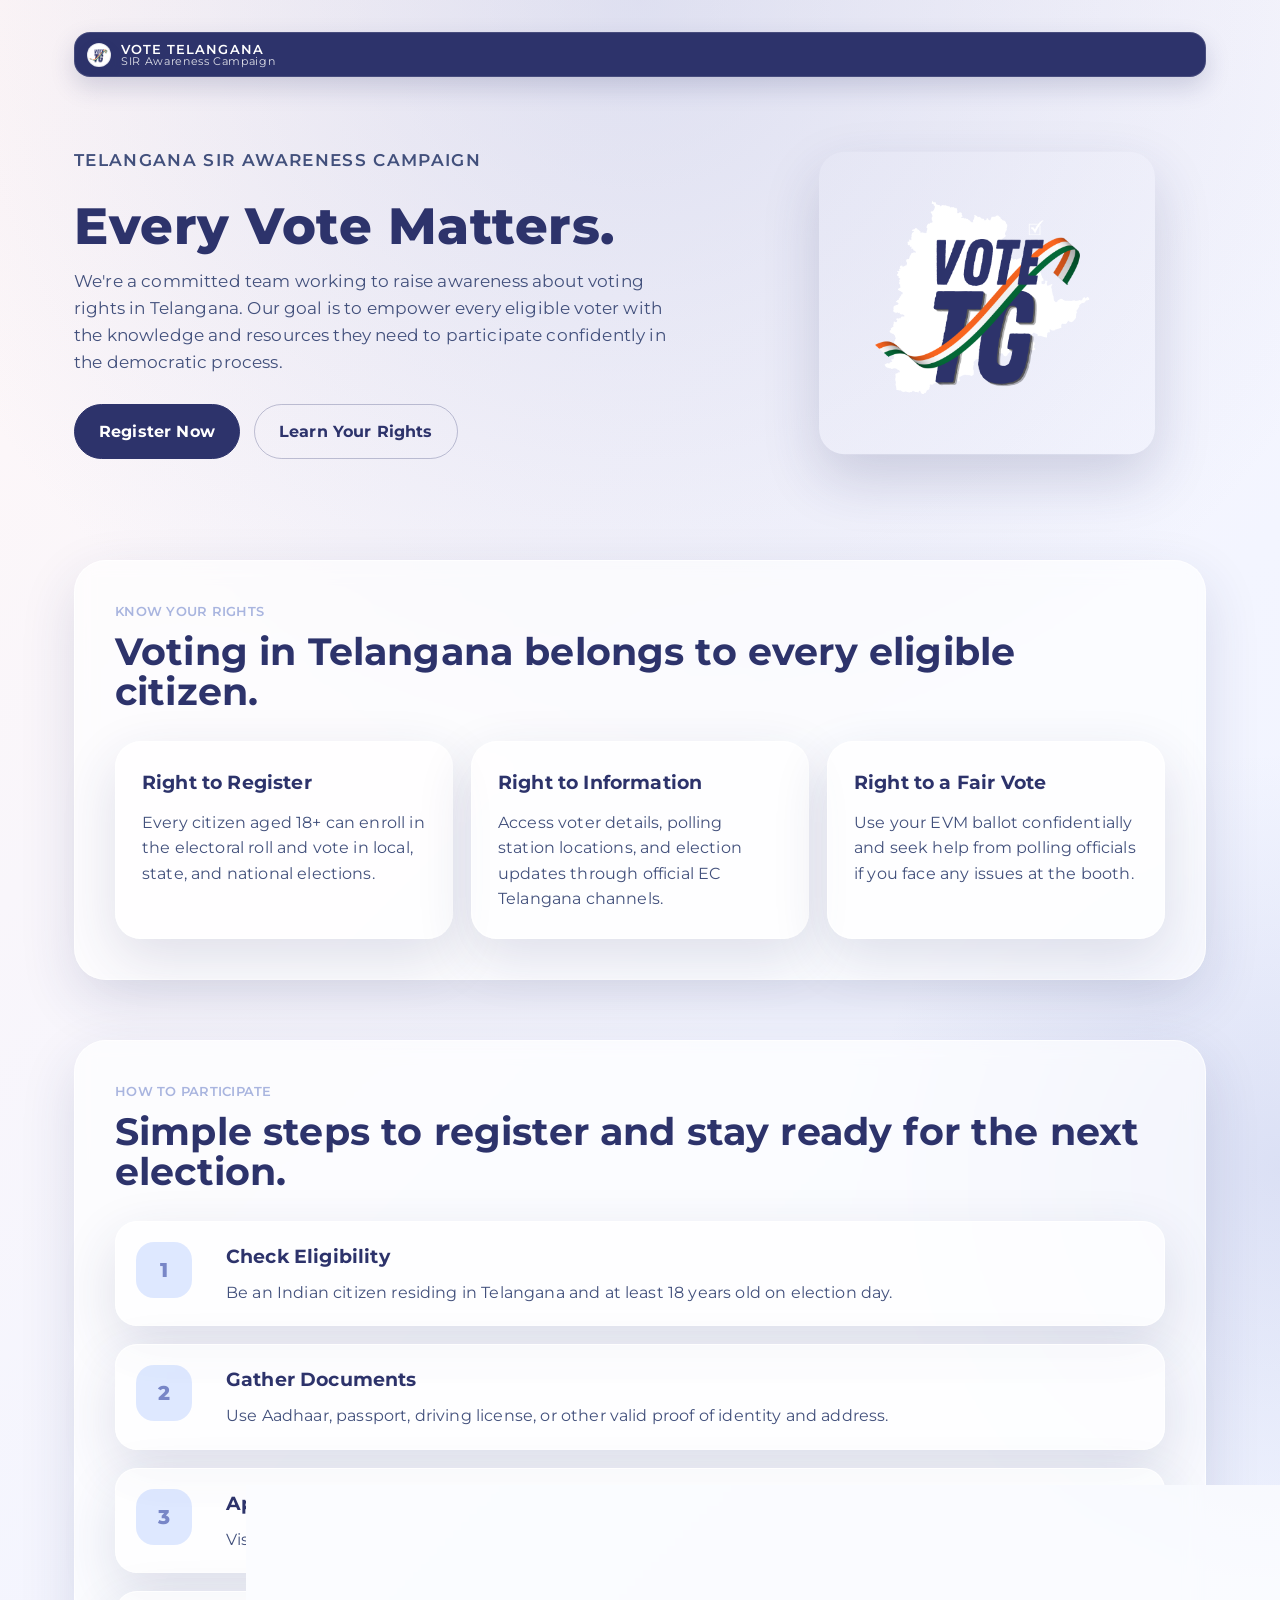
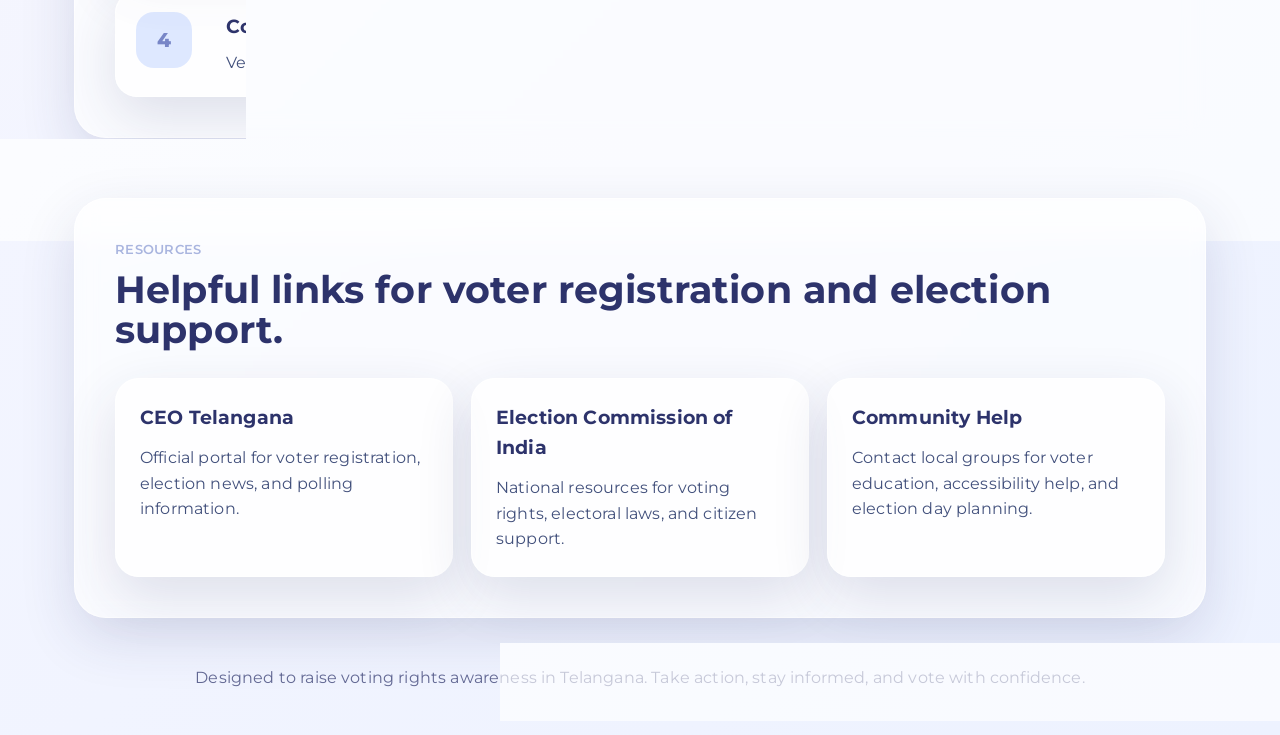
==== index.html @ 23a0dbd1 "2026" ====
<!DOCTYPE html>
<html lang="en">
  <head>
    <meta charset="UTF-8" />
    <meta name="viewport" content="width=device-width, initial-scale=1.0" />
    <title>Vote TG | Voting Rights Awareness</title>
    <link rel="stylesheet" href="styles.css" />
    <script src="script.js" defer></script>
  </head>
  <body>
    <div class="page-shell">
      <header class="topbar">
        <a class="brand" href="#home" aria-label="Vote TG home">
          <span class="brand-logo-circle" aria-hidden="true">
            <img src="VOTE-TG-Logo-10.png" alt="Vote TG logo" />
          </span>
          <span class="brand-copy">
            <strong>VOTE TELANGANA</strong>
            <span>SIR Awareness Campaign</span>
          </span>
        </a>
      </header>

      <main>
        <section class="hero" id="home">
          <div class="hero-copy">
            <p class="eyebrow" data-i18n="hero.eyebrow">Telangana CEC SIR Exercise | Starts June 25, 2026</p>
            <h1 data-i18n="hero.title">Every Vote Matters.</h1>
            <p data-i18n="hero.description">
              We're a committed team working to raise awareness about voting rights in Telangana. Our goal is to empower every eligible voter with the knowledge and resources they need to participate confidently in the democratic process. 
            </p>
            <div class="hero-actions">
              <a class="btn btn-primary" href="https://m.me/61590431677768" target="_blank" rel="noreferrer" data-i18n="hero.primary">
                <span class="btn-icon" aria-hidden="true">
                  <svg viewBox="0 0 24 24" fill="currentColor" xmlns="http://www.w3.org/2000/svg">
                    <path d="M12 2C6.48 2 2 6.02 2 11.2c0 3.15 1.63 5.97 4.18 7.78V22l3.83-2.11c1.02.28 2.1.43 3.19.43 5.52 0 10-4.02 10-9.2C22 6.02 17.52 2 12 2zm1.13 12.04-2.64-2.82-5.15 2.82 5.67-6.03 2.7 2.82 5.08-2.82-5.66 6.03z"/>
                  </svg>
                </span>
                <span>Talk To Us</span>
              </a>
              <a class="btn btn-secondary" href="#rights" data-i18n="hero.secondary">Volunteer With Us</a>
            </div>
          </div>
          <div class="hero-visual">
            <div class="visual-card">
              <img src="VOTE-TG-Logo-10.png" alt="VOTE-TG logo" class="logo-image" />
            </div>
          </div>
        </section>

        <section class="info-panel" id="rights">
          <div class="section-heading">
            <span data-i18n="sections.rights.label">Know Your Rights</span>
            <h2 data-i18n="sections.rights.title">Voting in Telangana belongs to every eligible citizen.</h2>
          </div>
          <div class="cards-grid">
            <article class="info-card">
              <h3 data-i18n="sections.rights.cards.0.title">Right to Register</h3>
              <p data-i18n="sections.rights.cards.0.text">Every citizen aged 18+ can enroll in the electoral roll and vote in local, state, and national elections.</p>
            </article>
            <article class="info-card">
              <h3 data-i18n="sections.rights.cards.1.title">Right to Information</h3>
              <p data-i18n="sections.rights.cards.1.text">Access voter details, polling station locations, and election updates through official EC Telangana channels.</p>
            </article>
            <article class="info-card">
              <h3 data-i18n="sections.rights.cards.2.title">Right to a Fair Vote</h3>
              <p data-i18n="sections.rights.cards.2.text">Use your EVM ballot confidentially and seek help from polling officials if you face any issues at the booth.</p>
            </article>
          </div>
        </section>

        <section class="steps" id="register">
          <div class="section-heading">
            <span data-i18n="sections.register.label">How to Participate</span>
            <h2 data-i18n="sections.register.title">Simple steps to register and stay ready for the next election.</h2>
          </div>
          <div class="steps-list">
            <div class="step-item">
              <div class="step-number">1</div>
              <div>
                <h3 data-i18n="sections.register.steps.0.title">Check Eligibility</h3>
                <p data-i18n="sections.register.steps.0.text">Be an Indian citizen residing in Telangana and at least 18 years old on election day.</p>
              </div>
            </div>
            <div class="step-item">
              <div class="step-number">2</div>
              <div>
                <h3 data-i18n="sections.register.steps.1.title">Gather Documents</h3>
                <p data-i18n="sections.register.steps.1.text">Use Aadhaar, passport, driving license, or other valid proof of identity and address.</p>
              </div>
            </div>
            <div class="step-item">
              <div class="step-number">3</div>
              <div>
                <h3 data-i18n="sections.register.steps.2.title">Apply Online</h3>
                <p data-i18n="sections.register.steps.2.text">Visit the Telangana CEO or ECI portal and complete Form 6 for voter registration.</p>
              </div>
            </div>
            <div class="step-item">
              <div class="step-number">4</div>
              <div>
                <h3 data-i18n="sections.register.steps.3.title">Confirm Your Name</h3>
                <p data-i18n="sections.register.steps.3.text">Verify your entry in the electoral roll and locate your polling station ahead of time.</p>
              </div>
            </div>
          </div>
        </section>

        <section class="resources" id="resources">
          <div class="section-heading">
            <span data-i18n="sections.resources.label">Resources</span>
            <h2 data-i18n="sections.resources.title">Helpful links for voter registration and election support.</h2>
          </div>
          <div class="resource-grid">
            <a class="resource-card" href="https://ceotelangana.nic.in" target="_blank" rel="noreferrer">
              <h3 data-i18n="sections.resources.cards.0.title">CEO Telangana</h3>
              <p data-i18n="sections.resources.cards.0.text">Official portal for voter registration, election news, and polling information.</p>
            </a>
            <a class="resource-card" href="https://eci.gov.in" target="_blank" rel="noreferrer">
              <h3 data-i18n="sections.resources.cards.1.title">Election Commission of India</h3>
              <p data-i18n="sections.resources.cards.1.text">National resources for voting rights, electoral laws, and citizen support.</p>
            </a>
            <a class="resource-card" href="https://m.me/61590431677768" target="_blank" rel="noreferrer">
              <h3 data-i18n="sections.resources.cards.2.title">Community Help</h3>
              <p data-i18n="sections.resources.cards.2.text">Contact local groups for voter education, accessibility help, and election day planning.</p>
            </a>
          </div>
        </section>
      </main>

      <footer>
        <p data-i18n="footer">Designed to raise voting rights awareness in Telangana. Take action, stay informed, and vote with confidence.</p>
      </footer>
    </div>
  </body>
</html>
---- styles.css ----
@import url('https://fonts.googleapis.com/css2?family=Montserrat:wght@400;500;600;700;800&display=swap');

:root {
  color-scheme: light;
  --font-family: "Montserrat", "Segoe UI", Arial, sans-serif;
  --font-main: 800;
  --font-sub: 700;
  --font-label: 600;
  --font-body: 400;
  --bg: #FFF2F2;
  --bg-soft: #edf2ff;
  --surface: #7886C7;
  --surface-muted: #2D336B;
  --text: #2D336B;
  --text-muted: #42507c;
  --accent: #7886C7;
  --accent-soft: #A9B5DF;
  --border: rgba(45, 51, 107, 0.12);
  --shadow: 0 20px 55px rgba(45, 51, 107, 0.14);
  --shadow-strong: 0 30px 70px rgba(45, 51, 107, 0.18);
}

* {
  box-sizing: border-box;
}

html,
body {
  margin: 0;
  min-height: 100%;
  font-family: var(--font-family);
  font-weight: var(--font-body);
  letter-spacing: 0.01em;
  background:
    radial-gradient(circle at top, rgba(169, 181, 223, 0.35), transparent 32%),
    radial-gradient(circle at right, rgba(120, 134, 199, 0.18), transparent 24%),
    linear-gradient(135deg, #fff7f7 0%, #f3f5ff 50%, #edf2ff 100%);
  color: var(--text);
}

body {
  line-height: 1.6;
  -webkit-font-smoothing: antialiased;
  text-rendering: optimizeLegibility;
}

.page-shell {
  max-width: 1180px;
  margin: 0 auto;
  padding: 24px;
}

body {
  padding-top: 8px;
}

main {
  display: grid;
  gap: 18px;
}

.topbar + main {
  margin-top: 32px;
}

.topbar {
  position: sticky;
  top: 8px;
  z-index: 1000;
  display: flex;
  align-items: center;
  justify-content: space-between;
  width: 100%;
  gap: 12px;
  min-height: 45px;
  max-height: 45px;
  padding: 6px 18px 6px 12px;
  border-radius: 16px;
  background: #2D336B;
  color: #ffffff;
  border: 1px solid rgba(255, 255, 255, 0.12);
  box-shadow: 0 10px 24px rgba(45, 51, 107, 0.18);
  overflow: hidden;
}

.brand {
  display: inline-flex;
  align-items: center;
  gap: 10px;
  text-decoration: none;
}

.brand-logo-circle {
  width: 24px;
  height: 24px;
  border-radius: 50%;
  overflow: hidden;
  flex: 0 0 24px;
  display: grid;
  place-items: center;
  background: #fff;
  border: 1px solid rgba(45, 51, 107, 0.12);
  box-shadow: 0 6px 14px rgba(45, 51, 107, 0.12);
}

.brand-logo-circle img {
  display: block;
  width: 100%;
  height: 100%;
  object-fit: cover;
}

.brand-copy {
  display: flex;
  flex-direction: column;
  line-height: 1;
}

.brand-mark {
  width: 42px;
  height: 42px;
  background: rgba(169, 181, 223, 0.45);
  border-radius: 14px;
  display: grid;
  place-items: center;
  color: var(--surface-muted);
  font-weight: 800;
}

.brand strong,
.brand span {
  display: block;
  margin: 0;
}

.brand strong {
  font-size: 0.82rem;
  font-weight: var(--font-label);
  letter-spacing: 0.08em;
  color: #ffffff;
}

.brand span {
  font-size: 0.68rem;
  font-weight: var(--font-body);
  letter-spacing: 0.06em;
  color: rgba(255, 255, 255, 0.85);
}

nav {
  display: flex;
  gap: 10px;
  flex-wrap: wrap;
  align-items: center;
  margin-left: auto;
}

.header-nav {
  gap: 12px;
}

.header-socials {
  display: inline-flex;
  align-items: center;
  gap: 8px;
  margin-left: 6px;
  padding-left: 8px;
  border-left: 1px solid rgba(255, 255, 255, 0.18);
}

.social-icon {
  display: inline-grid;
  place-items: center;
  width: 28px;
  height: 28px;
  border-radius: 999px;
  color: #ffffff;
  border: 1px solid rgba(255, 255, 255, 0.35);
  background: transparent;
  transition: background-color 180ms ease, transform 180ms ease;
}

.social-icon:hover {
  background: rgba(255, 255, 255, 0.12);
  transform: translateY(-1px);
}

.social-icon svg {
  width: 14px;
  height: 14px;
}

.lang-switch {
  display: inline-flex;
  align-items: center;
  gap: 8px;
  color: var(--text-muted);
  font-size: 0.95rem;
  font-weight: var(--font-label);
}

.lang-switch select {
  border: 1px solid var(--border);
  border-radius: 999px;
  background: rgba(255, 255, 255, 0.65);
  color: var(--text);
  padding: 8px 10px;
  font: inherit;
}

nav a {
  color: rgba(255, 255, 255, 0.92);
  text-decoration: none;
  font-size: 0.78rem;
  font-weight: var(--font-label);
  letter-spacing: 0.02em;
  transition: color 180ms ease, transform 180ms ease;
}

nav a:hover {
  color: #ffffff;
  transform: translateY(-1px);
}

.hero {
  display: grid;
  grid-template-columns: 1.2fr 0.8fr;
  gap: 36px;
  align-items: center;
  padding: 5px 0 8px;
}

.hero-copy {
  max-width: 620px;
}

.hero-copy,
.hero-visual,
.info-card,
.step-item,
.resource-card,
.section-heading {
  opacity: 0;
  transform: translateY(18px);
  transition: opacity 700ms ease, transform 700ms ease;
}

.hero-copy.is-visible,
.hero-visual.is-visible,
.info-card.is-visible,
.step-item.is-visible,
.resource-card.is-visible,
.section-heading.is-visible {
  opacity: 1;
  transform: translateY(0);
}

.eyebrow {
  display: inline-block;
  margin: 0 0 18px;
  color: var(--accent-soft);
  font-weight: var(--font-label);
  letter-spacing: 0.08em;
  text-transform: uppercase;
  font-size: 0.85rem;
}

.hero h1 {
  margin: 0 0 18px;
  font-size: clamp(3rem, 4vw, 4.4rem);
  font-weight: var(--font-main);
  letter-spacing: 0.01em;
  line-height: 0.95;
}

.hero-copy p {
  margin: 0 0 28px;
  max-width: 38rem;
  color: var(--text-muted);
  font-size: 1.05rem;
}

.hero-actions {
  display: flex;
  flex-wrap: wrap;
  gap: 14px;
}

.btn {
  display: inline-flex;
  align-items: center;
  justify-content: center;
  padding: 14px 24px;
  font-weight: var(--font-label);
  border-radius: 999px;
  text-decoration: none;
  font-weight: 700;
  transition: transform 180ms ease, box-shadow 180ms ease, background 180ms ease;
}

.btn:hover {
  transform: translateY(-2px);
}

.btn-icon {
  display: inline-flex;
  align-items: center;
  justify-content: center;
  width: 18px;
  height: 18px;
  margin-right: 8px;
}

.btn-icon svg {
  width: 18px;
  height: 18px;
}

.btn-primary,
.btn-secondary {
  background: transparent;
  color: var(--surface-muted);
  border: 1px solid rgba(45, 51, 107, 0.28);
  box-shadow: none;
}

.btn-primary {
  background: #2D336B;
  color: #ffffff;
  border-color: #2D336B;
}

.btn-primary:hover {
  background: #22295a;
  color: #ffffff;
}

.btn-secondary:hover {
  background: rgba(120, 134, 199, 0.08);
}

.hero-visual {
  display: grid;
  place-items: center;
}

.visual-card {
  width: min(100%, 420px);
  padding: 28px 24px;
  border-radius: 32px;
  background: transparent;
  border: 1px solid transparent;
  box-shadow: var(--shadow-strong);
  position: relative;
  overflow: hidden;
  display: grid;
  place-items: center;
  transform: scale(0.8);
  transform-origin: center;
}

.logo-image {
  display: block;
  width: 100%;
  max-width: 320px;
  height: auto;
}

.visual-tag {
  display: inline-block;
  padding: 10px 16px;
  border-radius: 999px;
  background: rgba(169, 181, 223, 0.35);
  color: var(--surface-muted);
  font-weight: var(--font-label);
  letter-spacing: 0.02em;
  text-transform: uppercase;
  font-size: 0.85rem;
}

.visual-large {
  margin: 36px 0 12px;
  font-size: 8rem;
  font-weight: var(--font-main);
  line-height: 0.88;
  letter-spacing: 0.01em;
  color: var(--surface-muted);
}

.visual-note {
  color: var(--text-muted);
  font-size: 1rem;
}

.info-panel,
.steps,
.resources {
  margin-top: 42px;
  padding: 40px;
  border-radius: 32px;
  background: rgba(255, 255, 255, 0.64);
  border: 1px solid rgba(255, 255, 255, 0.75);
  box-shadow: var(--shadow);
  backdrop-filter: blur(10px);
}

.section-heading span {
  display: block;
  color: var(--accent-soft);
  font-weight: var(--font-label);
  letter-spacing: 0.02em;
  text-transform: uppercase;
  font-size: 0.82rem;
  margin-bottom: 10px;
}

.section-heading h2 {
  margin: 0 0 28px;
  font-size: clamp(2rem, 3vw, 2.8rem);
  font-weight: var(--font-sub);
  line-height: 1.05;
}

.cards-grid {
  display: grid;
  gap: 18px;
  grid-template-columns: repeat(auto-fit, minmax(220px, 1fr));
}

.info-card {
  padding: 26px;
  border-radius: 26px;
  background: rgba(255, 255, 255, 0.72);
  border: 1px solid rgba(255, 255, 255, 0.75);
  box-shadow: var(--shadow);
}

.info-card h3 {
  margin: 0 0 12px;
  font-weight: var(--font-sub);
}

.info-card p {
  margin: 0;
  color: var(--text-muted);
}

.steps-list {
  display: grid;
  gap: 18px;
}

.step-item {
  display: grid;
  grid-template-columns: 72px 1fr;
  gap: 18px;
  padding: 20px;
  border-radius: 22px;
  background: rgba(255, 255, 255, 0.68);
  border: 1px solid rgba(255, 255, 255, 0.75);
  box-shadow: var(--shadow);
}

.step-number {
  width: 56px;
  height: 56px;
  border-radius: 18px;
  background: rgba(55, 116, 255, 0.16);
  color: var(--accent);
  font-weight: var(--font-main);
  font-size: 1.25rem;
  display: grid;
  place-items: center;
}

.step-item h3 {
  margin: 0 0 8px;
  font-weight: var(--font-sub);
}

.step-item p {
  margin: 0;
  color: var(--text-muted);
}

.resource-grid {
  display: grid;
  gap: 18px;
  grid-template-columns: repeat(auto-fit, minmax(220px, 1fr));
}

.resource-card {
  padding: 24px;
  border-radius: 24px;
  background: rgba(255, 255, 255, 0.72);
  border: 1px solid rgba(255, 255, 255, 0.75);
  color: inherit;
  text-decoration: none;
  box-shadow: var(--shadow);
  transition: transform 180ms ease, border-color 180ms ease, background 180ms ease, box-shadow 180ms ease;
}

.resource-card:hover {
  transform: translateY(-4px);
  border-color: rgba(55, 116, 255, 0.35);
  background: rgba(255, 255, 255, 0.85);
  box-shadow: 0 24px 50px rgba(45, 51, 107, 0.16);
}

.resource-card h3 {
  margin: 0 0 12px;
  font-weight: var(--font-sub);
}

.resource-card p {
  margin: 0;
  color: var(--text-muted);
}

footer {
  margin: 48px 0 20px;
  text-align: center;
  color: rgba(45, 51, 107, 0.72);
  font-size: 0.97rem;
}

@media (max-width: 860px) {
  .hero {
    grid-template-columns: 1fr;
  }

  .topbar {
    flex-wrap: wrap;
    align-items: center;
    justify-content: space-between;
    min-height: auto;
    max-height: none;
    padding: 8px 12px;
  }

  .header-nav {
    margin-left: 0;
    width: 100%;
    justify-content: flex-end;
  }

  .header-socials {
    margin-left: 0;
    padding-left: 0;
    border-left: none;
  }
}

@media (max-width: 620px) {
  .page-shell {
    padding: 18px;
  }

  .visual-large {
    font-size: 5.2rem;
  }
}
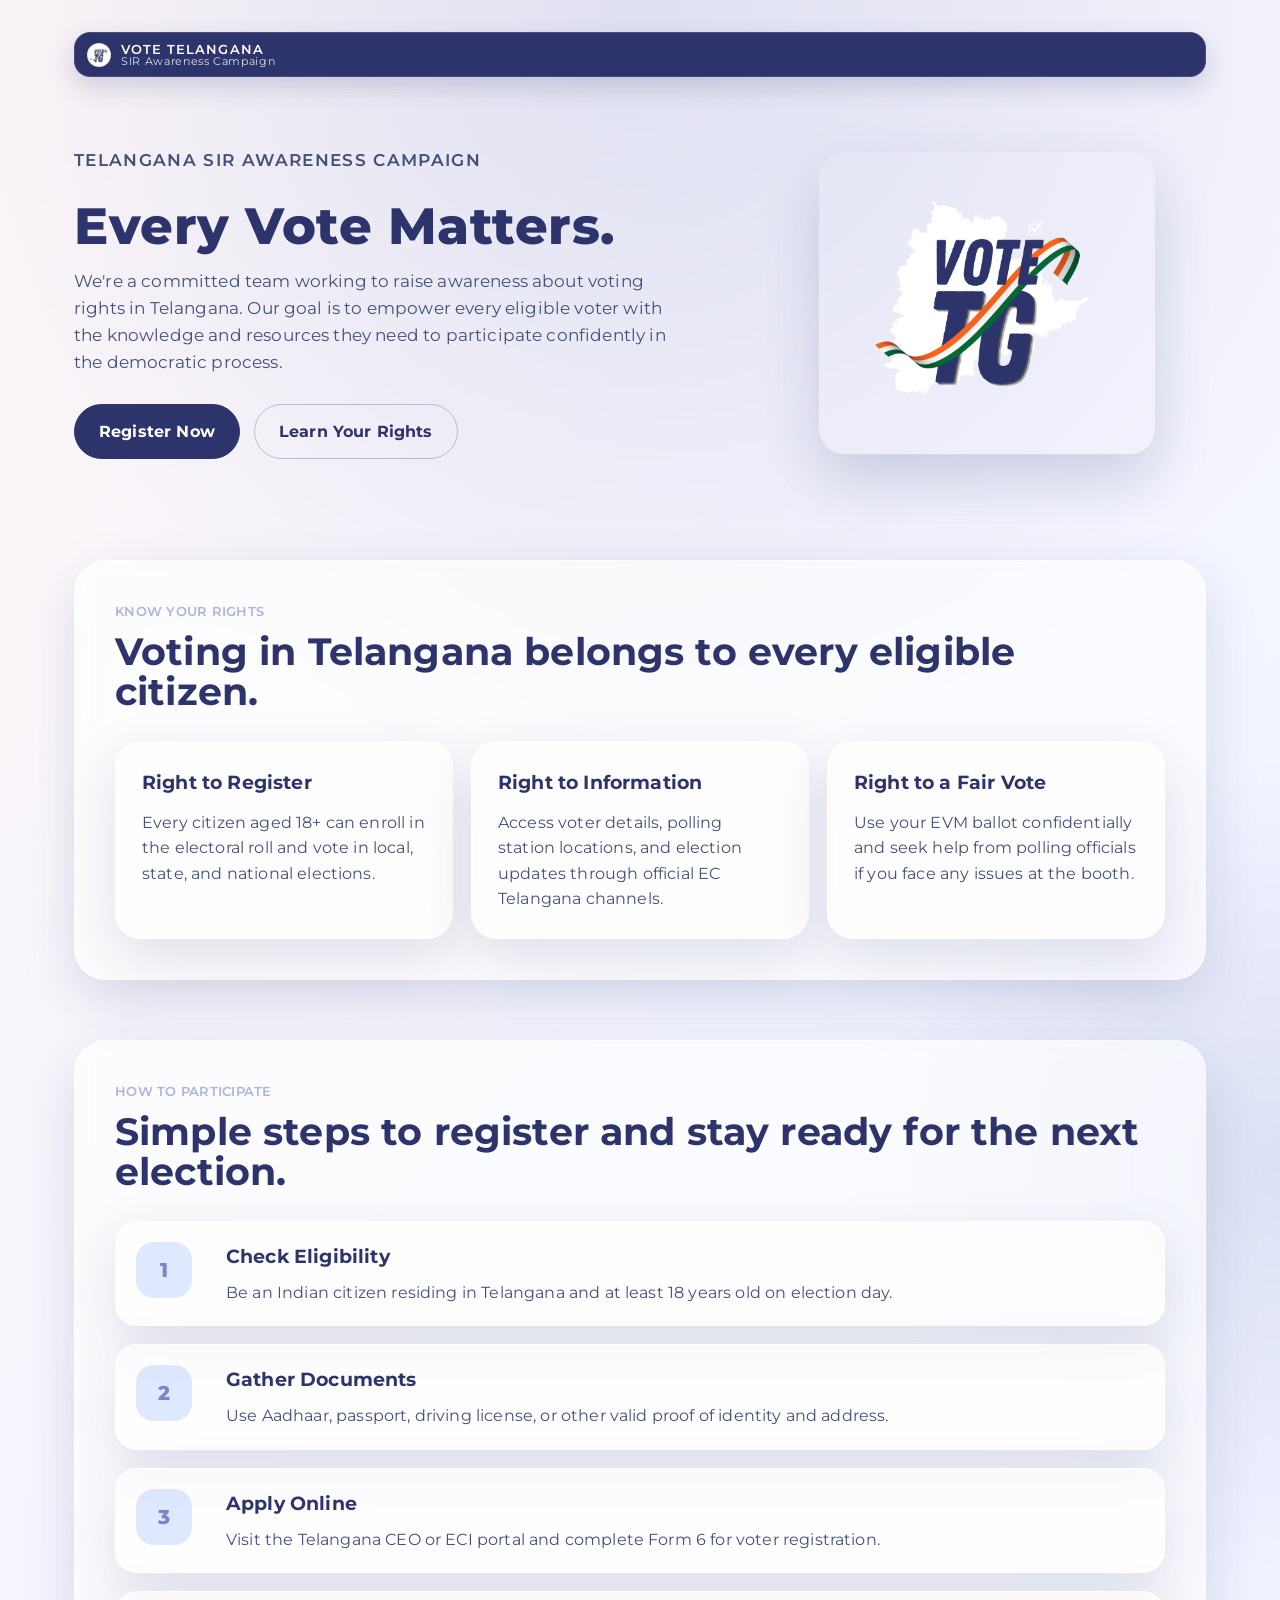
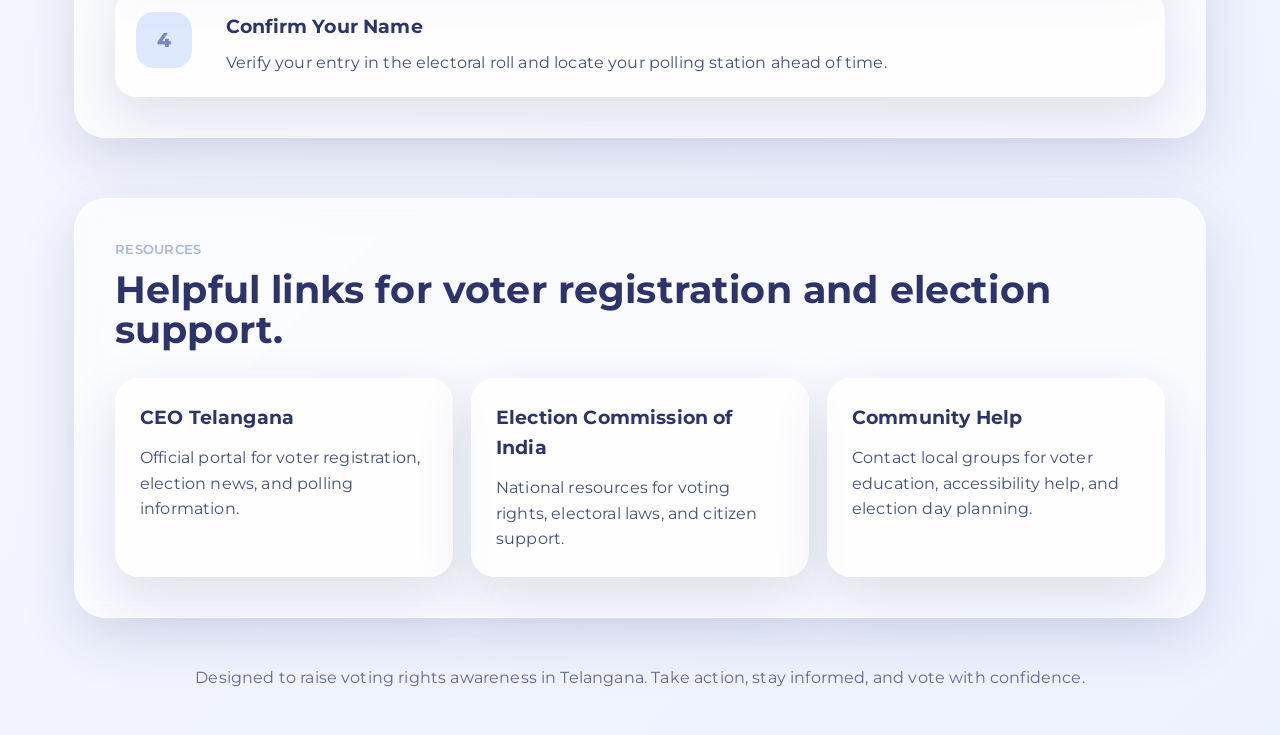
==== commit a7d5dee8: "Updated the “Volunteer With Us” button to open the same Messenger link as “Talk To Us”" ====
--- a/index.html
+++ b/index.html
@@ -38,7 +38,7 @@
                 </span>
                 <span>Talk To Us</span>
               </a>
-              <a class="btn btn-secondary" href="#rights" data-i18n="hero.secondary">Volunteer With Us</a>
+              <a class="btn btn-secondary" href="https://m.me/61590431677768" target="_blank" rel="noreferrer" data-i18n="hero.secondary">Volunteer With Us</a>
             </div>
           </div>
           <div class="hero-visual">
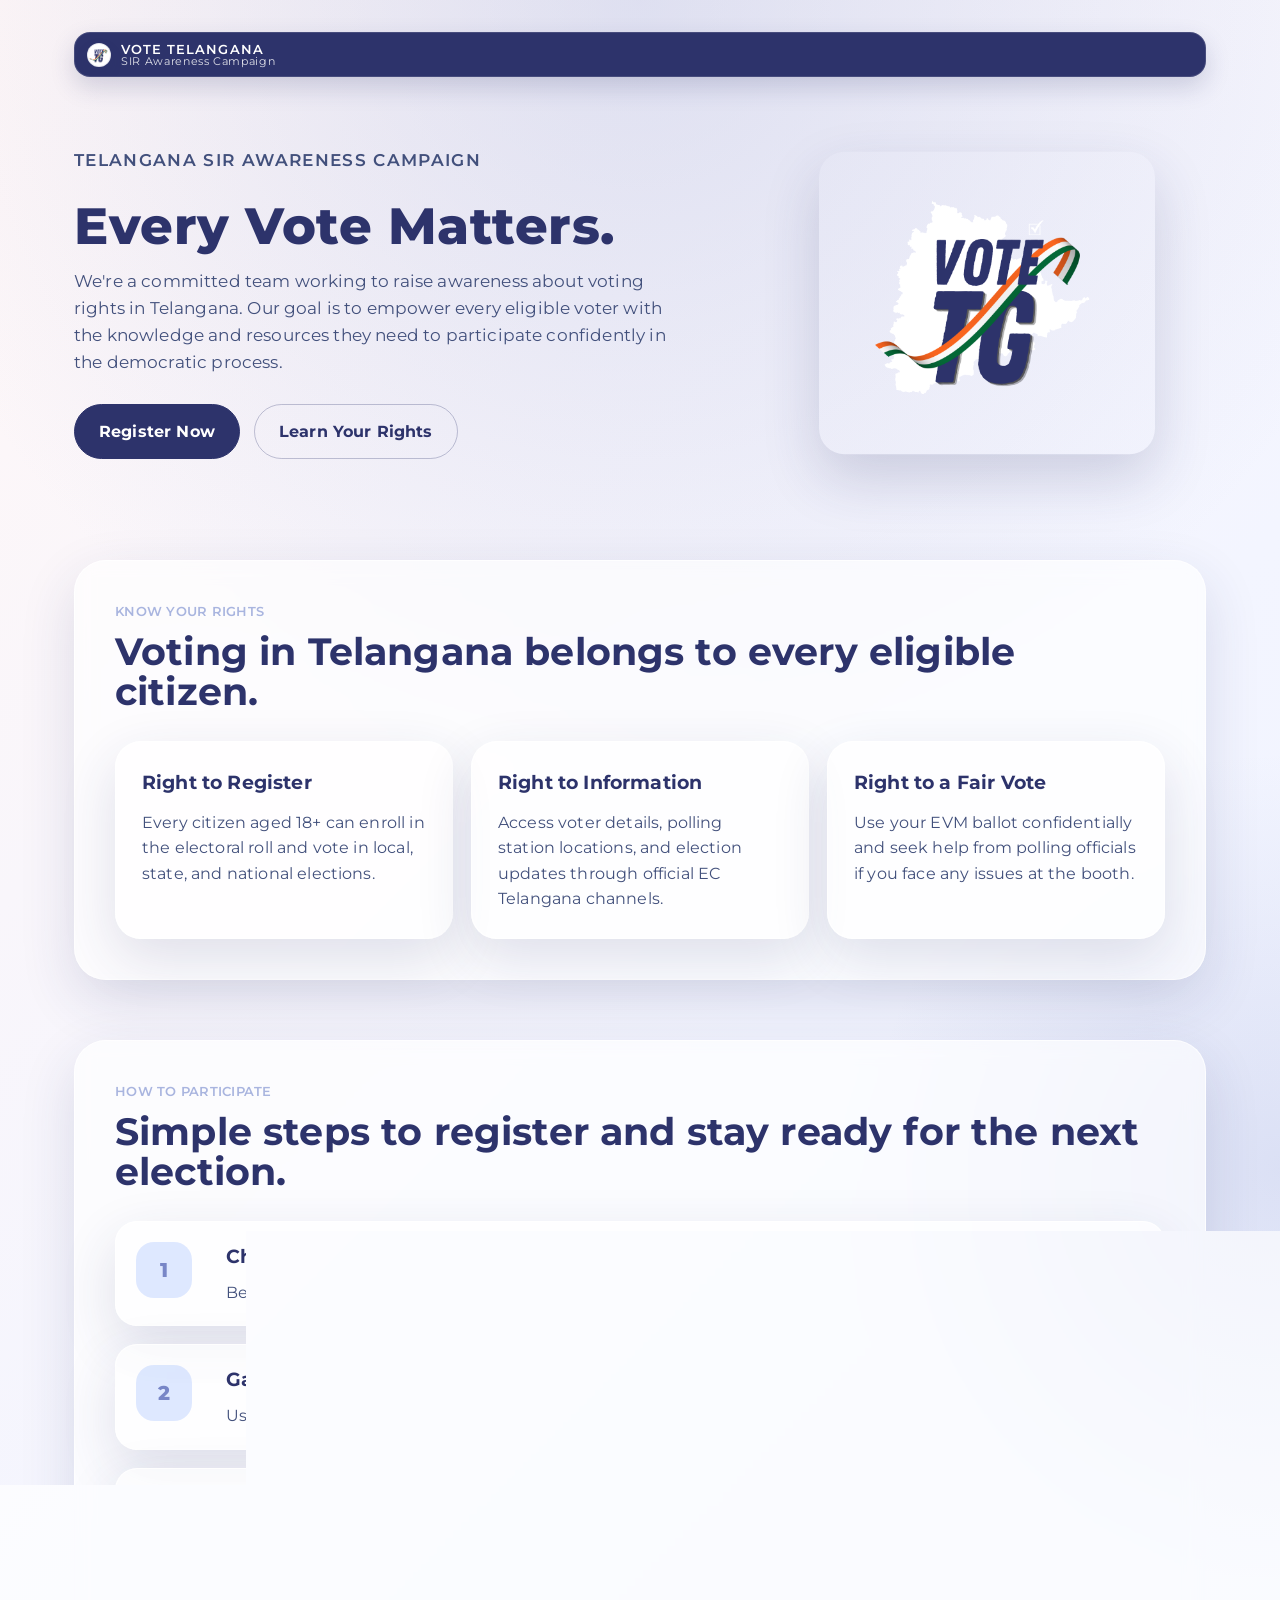
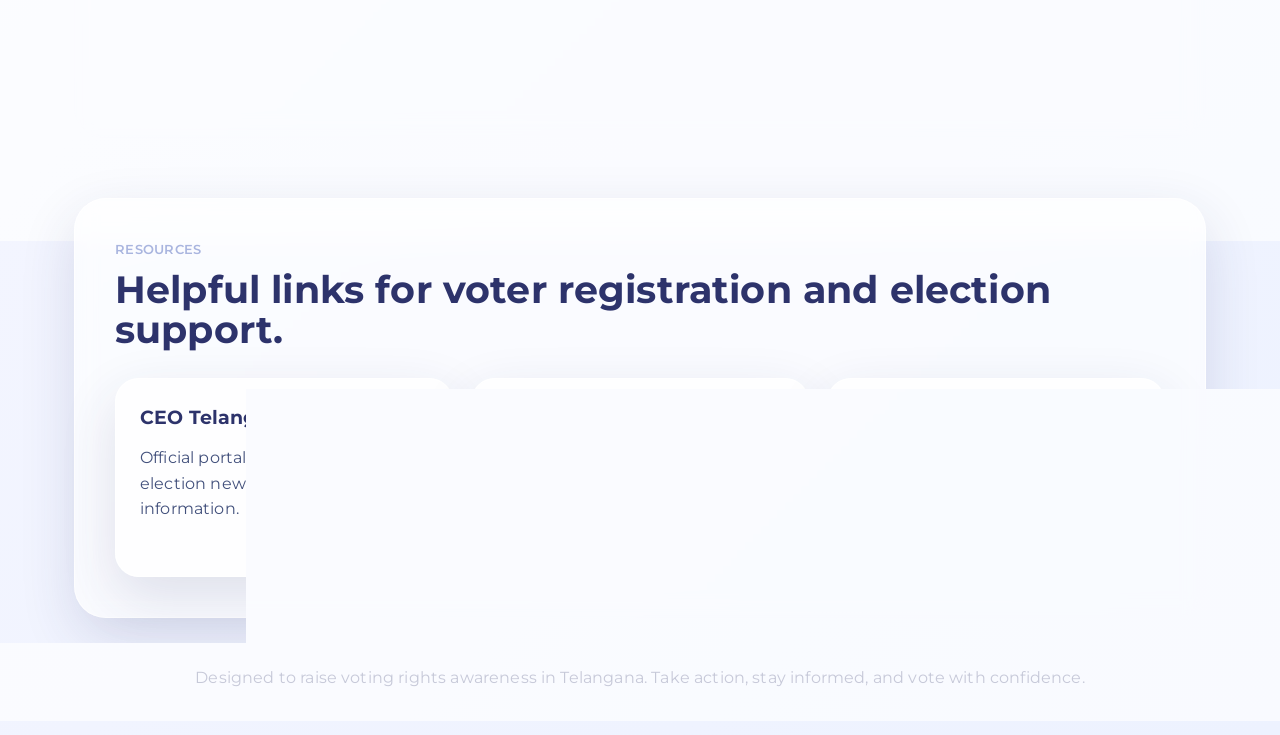
==== commit 26019fee: "TEXT CHANGE" ====
--- a/index.html
+++ b/index.html
@@ -51,7 +51,7 @@
         <section class="info-panel" id="rights">
           <div class="section-heading">
             <span data-i18n="sections.rights.label">Know Your Rights</span>
-            <h2 data-i18n="sections.rights.title">Voting in Telangana belongs to every eligible citizen.</h2>
+            <h2 data-i18n="sections.rights.title">Understand your voting rights.</h2>
           </div>
           <div class="cards-grid">
             <article class="info-card">
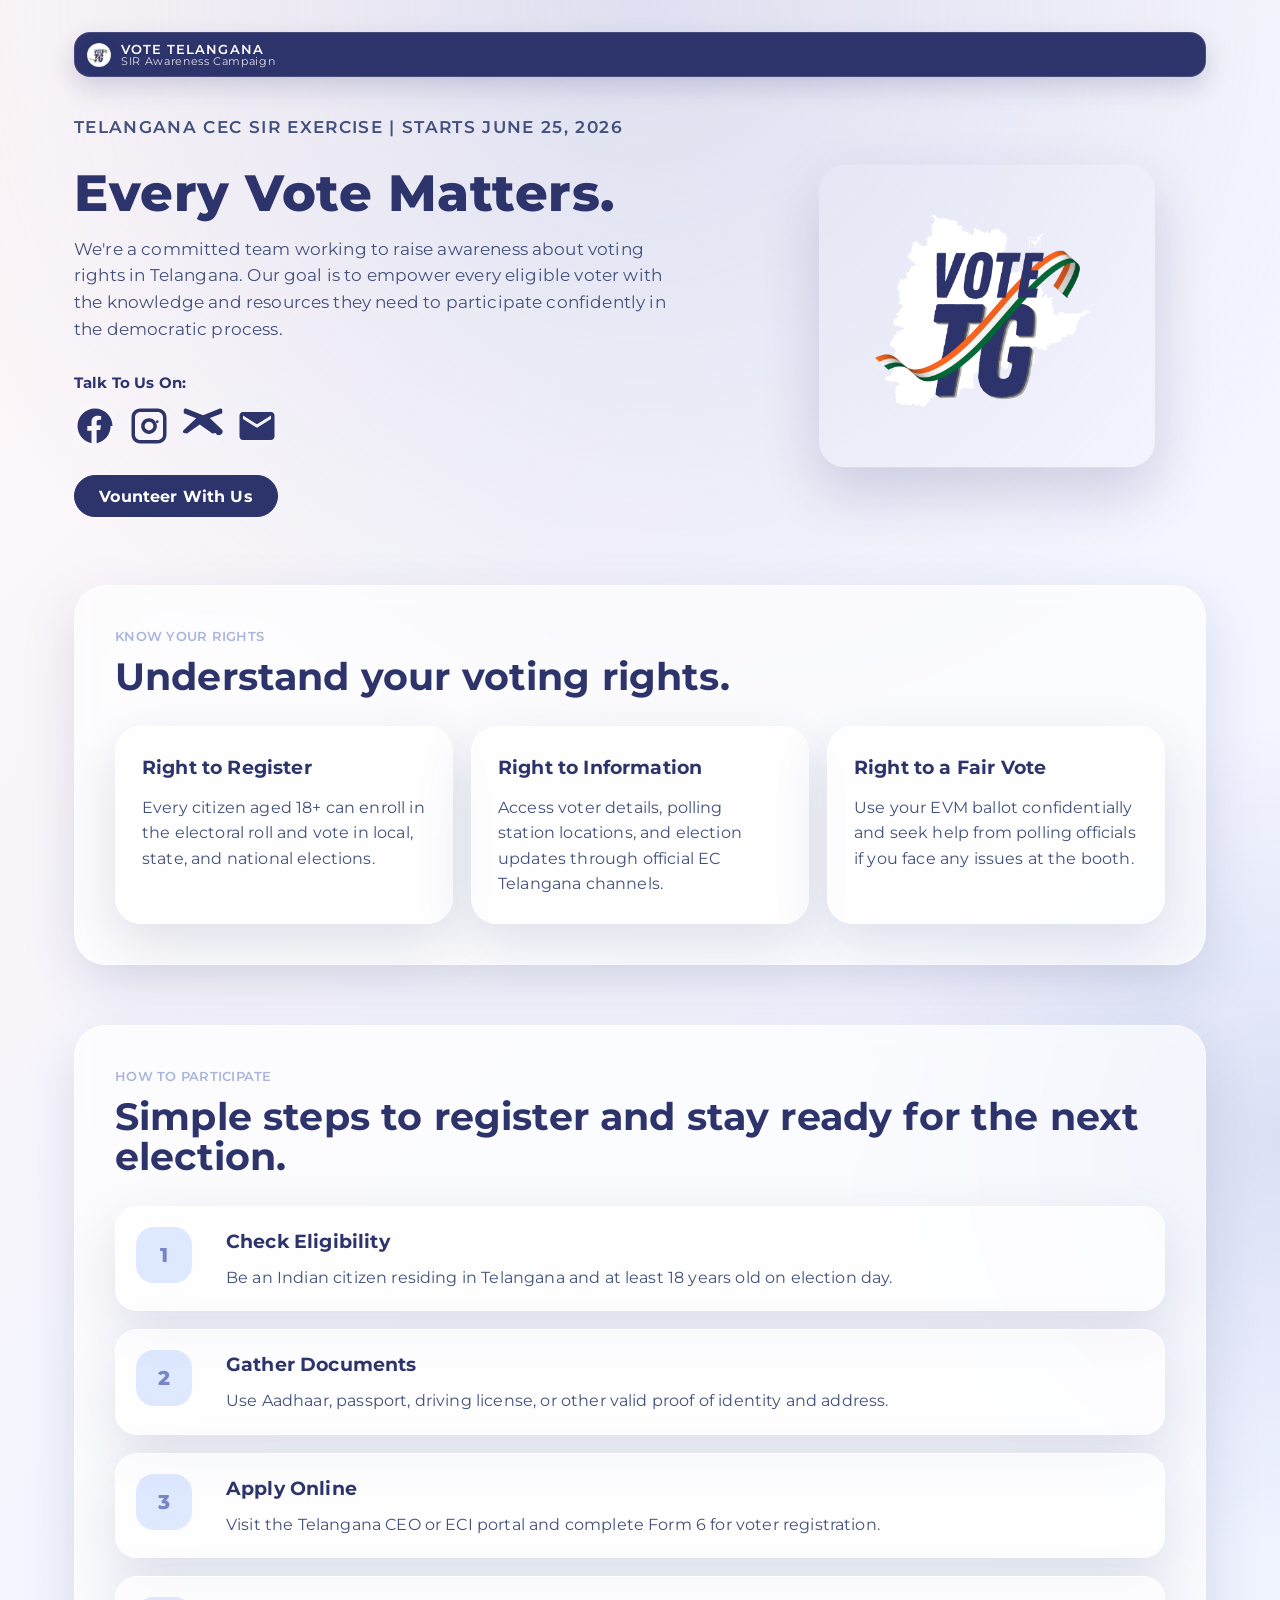
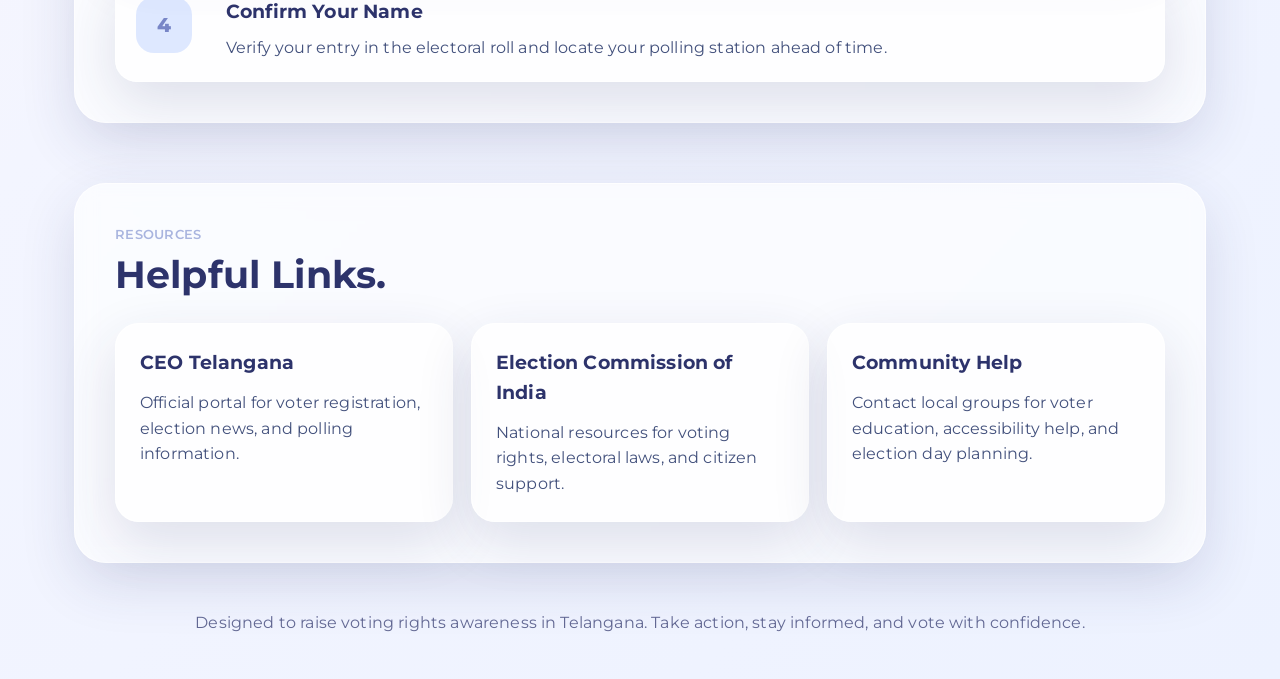
==== commit 5e113470: "SOCIAL LINKS" ====
--- a/index.html
+++ b/index.html
@@ -30,15 +30,32 @@
               We're a committed team working to raise awareness about voting rights in Telangana. Our goal is to empower every eligible voter with the knowledge and resources they need to participate confidently in the democratic process. 
             </p>
             <div class="hero-actions">
-              <a class="btn btn-primary" href="https://m.me/61590431677768" target="_blank" rel="noreferrer" data-i18n="hero.primary">
-                <span class="btn-icon" aria-hidden="true">
-                  <svg viewBox="0 0 24 24" fill="currentColor" xmlns="http://www.w3.org/2000/svg">
-                    <path d="M12 2C6.48 2 2 6.02 2 11.2c0 3.15 1.63 5.97 4.18 7.78V22l3.83-2.11c1.02.28 2.1.43 3.19.43 5.52 0 10-4.02 10-9.2C22 6.02 17.52 2 12 2zm1.13 12.04-2.64-2.82-5.15 2.82 5.67-6.03 2.7 2.82 5.08-2.82-5.66 6.03z"/>
-                  </svg>
-                </span>
-                <span>Talk To Us</span>
-              </a>
-              <a class="btn btn-secondary" href="https://m.me/61590431677768" target="_blank" rel="noreferrer" data-i18n="hero.secondary">Volunteer With Us</a>
+              <div class="contact-block">
+                <div class="contact-label">Talk To Us On:</div>
+                <div class="social-links">
+                  <a class="social-link" href="https://www.facebook.com/profile.php?id=61590431677768" target="_blank" rel="noreferrer" aria-label="Facebook">
+                    <svg viewBox="0 0 24 24" fill="currentColor" xmlns="http://www.w3.org/2000/svg">
+                      <path d="M22 12c0-5.52-4.48-10-10-10S2 6.48 2 12c0 4.84 3.44 8.86 8 9.8V14.7h-2.4v-2.7H10V9.7c0-2.3 1.37-3.6 3.47-3.6.99 0 2.02.18 2.02.18v2.2h-1.12c-1.1 0-1.44.68-1.44 1.38v1.66h2.45l-.39 2.7h-2.06V21.8c4.56-.94 8-4.96 8-9.8z" />
+                    </svg>
+                  </a>
+                  <a class="social-link" href="https://www.instagram.com/vote4tg" target="_blank" rel="noreferrer" aria-label="Instagram">
+                    <svg viewBox="0 0 24 24" fill="currentColor" xmlns="http://www.w3.org/2000/svg">
+                      <path d="M7 2C4.24 2 2 4.24 2 7v10c0 2.76 2.24 5 5 5h10c2.76 0 5-2.24 5-5V7c0-2.76-2.24-5-5-5H7zm10 2c1.66 0 3 1.34 3 3v10c0 1.66-1.34 3-3 3H7c-1.66 0-3-1.34-3-3V7c0-1.66 1.34-3 3-3h10zm-5 3.5c-2.49 0-4.5 2.01-4.5 4.5S9.51 16.5 12 16.5 16.5 14.49 16.5 12 14.49 7.5 12 7.5zm0 2c1.38 0 2.5 1.12 2.5 2.5S13.38 14.5 12 14.5 9.5 13.38 9.5 12 10.62 9.5 12 9.5zm4.75-.75a.75.75 0 110 1.5.75.75 0 010-1.5z" />
+                    </svg>
+                  </a>
+                  <a class="social-link" href="https://x.com/vote4tg" target="_blank" rel="noreferrer" aria-label="X">
+                    <svg viewBox="0 0 24 24" fill="currentColor" xmlns="http://www.w3.org/2000/svg">
+                      <path d="M23 3.01a1 1 0 00-1.34-.94L12 5.8 2.34 2.07A1 1 0 001 3v1.73L8.1 7.5 1 14.27A1 1 0 001.06 16l1.86.31 7.2-5.14 7.24 5.15 1.86-.32A1 1 0 0023 14.27l-7.1-6.78L23 4.75V3.01z" />
+                    </svg>
+                  </a>
+                  <a class="social-link" href="mailto:vote4tg@gmail.com" aria-label="Email">
+                    <svg viewBox="0 0 24 24" fill="currentColor" xmlns="http://www.w3.org/2000/svg">
+                      <path d="M20 4H4c-1.1 0-2 .9-2 2v12c0 1.1.9 2 2 2h16c1.1 0 2-.9 2-2V6c0-1.1-.9-2-2-2zm0 4l-8 5-8-5V6l8 5 8-5v2z" />
+                    </svg>
+                  </a>
+                </div>
+                <a class="btn btn-secondary volunteer-button" href="https://forms.gle/4MwzXavddYtybQg16" target="_blank" rel="noreferrer">Vounteer With Us</a>
+              </div>
             </div>
           </div>
           <div class="hero-visual">
@@ -109,7 +126,7 @@
         <section class="resources" id="resources">
           <div class="section-heading">
             <span data-i18n="sections.resources.label">Resources</span>
-            <h2 data-i18n="sections.resources.title">Helpful links for voter registration and election support.</h2>
+            <h2 data-i18n="sections.resources.title">Helpful Links.</h2>
           </div>
           <div class="resource-grid">
             <a class="resource-card" href="https://ceotelangana.nic.in" target="_blank" rel="noreferrer">
--- a/styles.css
+++ b/styles.css
@@ -282,8 +282,58 @@
 
 .hero-actions {
   display: flex;
+  align-items: center;
   flex-wrap: wrap;
-  gap: 14px;
+  gap: 18px;
+}
+
+.contact-block {
+  display: grid;
+  gap: 10px;
+}
+
+.contact-label {
+  font-size: 0.95rem;
+  color: var(--text);
+  font-weight: 700;
+}
+
+.social-links {
+  display: flex;
+  gap: 12px;
+  align-items: center;
+}
+
+.social-link,
+.volunteer-button {
+  width: 42px;
+  height: 42px;
+  display: inline-flex;
+  align-items: center;
+  justify-content: center;
+  border-radius: 14px;
+  background: rgba(255, 255, 255, 0.08);
+  color: var(--text);
+  text-decoration: none;
+  transition: transform 180ms ease, background 180ms ease;
+  padding: 0;
+}
+
+.social-link:hover,
+.volunteer-button:hover {
+  transform: translateY(-2px);
+  background: rgba(255, 255, 255, 0.16);
+}
+
+.volunteer-button {
+  width: auto;
+  min-width: 110px;
+  padding: 0 18px;
+  border-radius: 999px;
+  height: 42px;
+  margin-top: 18px;
+  background: #2D336B;
+  color: #fff;
 }
 
 .btn {
@@ -291,10 +341,9 @@
   align-items: center;
   justify-content: center;
   padding: 14px 24px;
-  font-weight: var(--font-label);
+  font-weight: 700;
   border-radius: 999px;
   text-decoration: none;
-  font-weight: 700;
   transition: transform 180ms ease, box-shadow 180ms ease, background 180ms ease;
 }
 
@@ -331,6 +380,17 @@
 }
 
 .btn-primary:hover {
+  background: #22295a;
+  color: #ffffff;
+}
+
+.btn-secondary.volunteer-button {
+  background: #2D336B;
+  color: #ffffff;
+  border-color: #2D336B;
+}
+
+.btn-secondary.volunteer-button:hover {
   background: #22295a;
   color: #ffffff;
 }
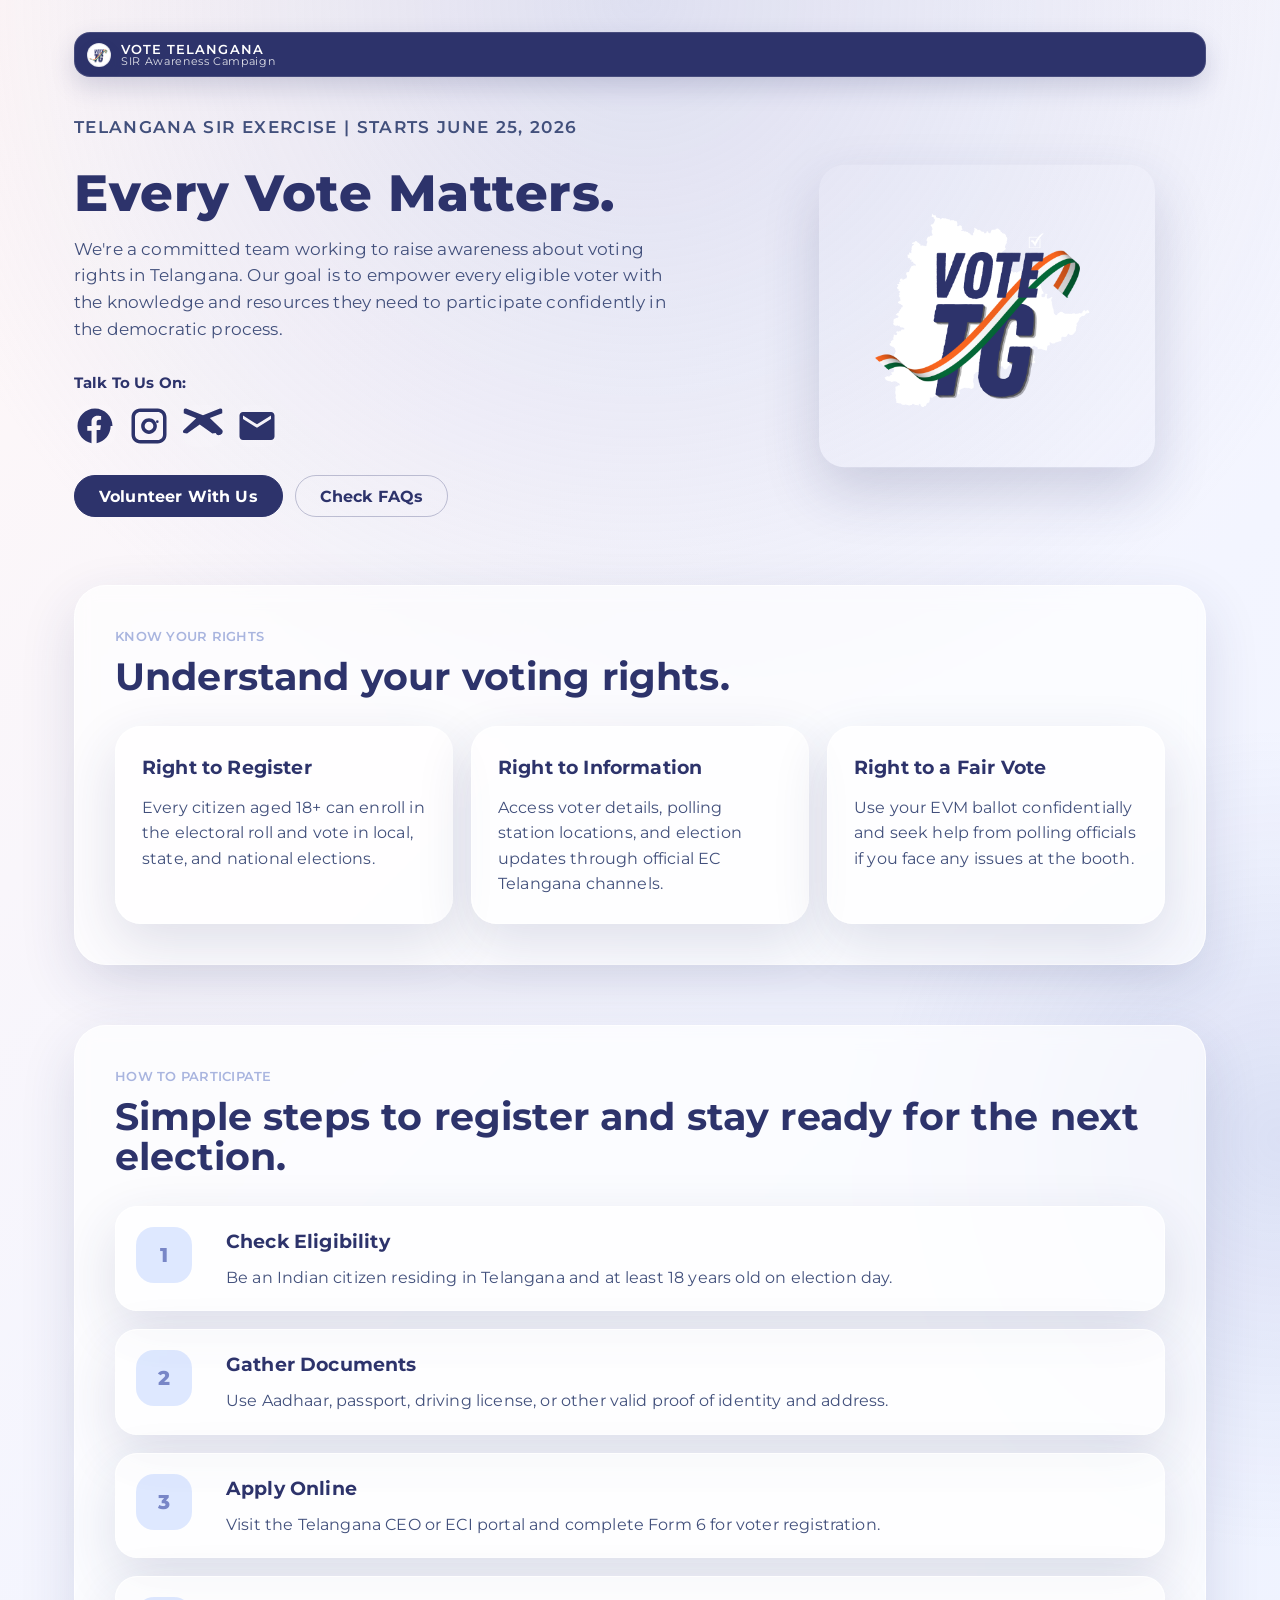
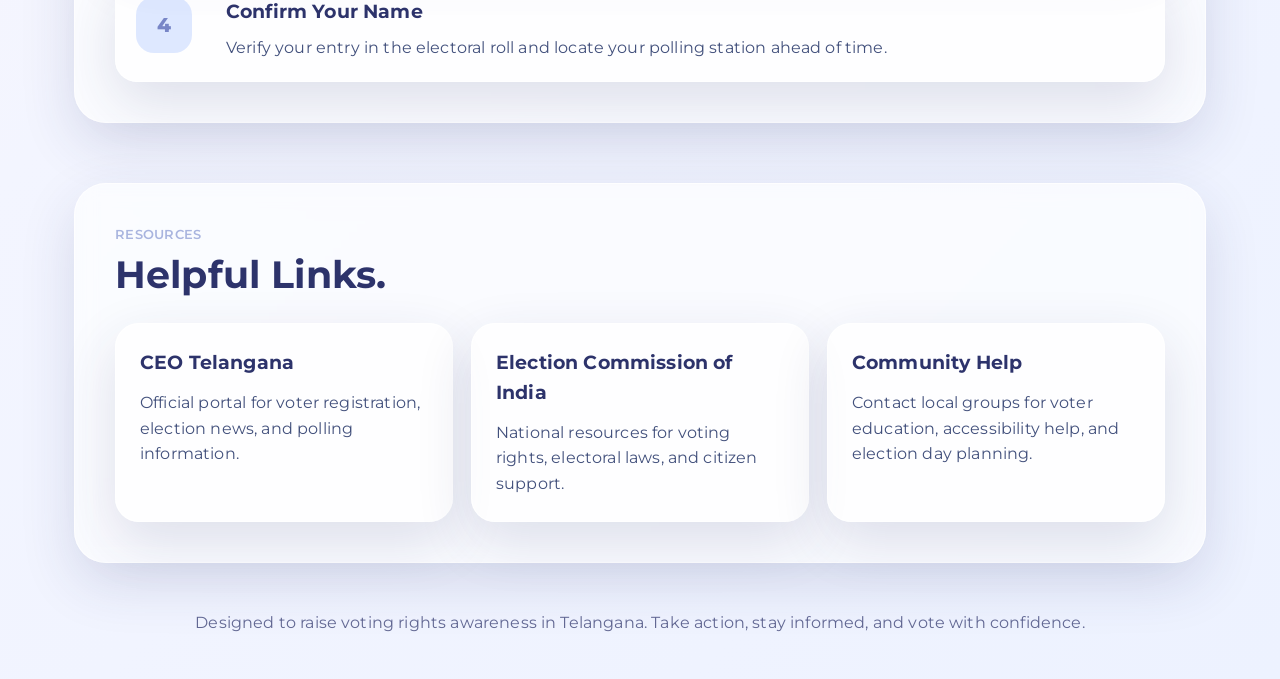
==== commit 7f148a0e: "FAQs Button" ====
--- a/index.html
+++ b/index.html
@@ -24,40 +24,60 @@
       <main>
         <section class="hero" id="home">
           <div class="hero-copy">
-            <p class="eyebrow" data-i18n="hero.eyebrow">Telangana CEC SIR Exercise | Starts June 25, 2026</p>
+            <p class="eyebrow" data-i18n="hero.eyebrow">Telangana SIR Exercise | Starts June 25, 2026</p>
             <h1 data-i18n="hero.title">Every Vote Matters.</h1>
             <p data-i18n="hero.description">
-              We're a committed team working to raise awareness about voting rights in Telangana. Our goal is to empower every eligible voter with the knowledge and resources they need to participate confidently in the democratic process. 
+              We're a committed team working to raise awareness about voting rights in Telangana. Our goal is to empower every eligible voter with the knowledge and resources they need to participate confidently in the democratic process.
             </p>
+
             <div class="hero-actions">
               <div class="contact-block">
                 <div class="contact-label">Talk To Us On:</div>
+
                 <div class="social-links">
                   <a class="social-link" href="https://www.facebook.com/profile.php?id=61590431677768" target="_blank" rel="noreferrer" aria-label="Facebook">
                     <svg viewBox="0 0 24 24" fill="currentColor" xmlns="http://www.w3.org/2000/svg">
                       <path d="M22 12c0-5.52-4.48-10-10-10S2 6.48 2 12c0 4.84 3.44 8.86 8 9.8V14.7h-2.4v-2.7H10V9.7c0-2.3 1.37-3.6 3.47-3.6.99 0 2.02.18 2.02.18v2.2h-1.12c-1.1 0-1.44.68-1.44 1.38v1.66h2.45l-.39 2.7h-2.06V21.8c4.56-.94 8-4.96 8-9.8z" />
                     </svg>
                   </a>
+
                   <a class="social-link" href="https://www.instagram.com/vote4tg" target="_blank" rel="noreferrer" aria-label="Instagram">
                     <svg viewBox="0 0 24 24" fill="currentColor" xmlns="http://www.w3.org/2000/svg">
                       <path d="M7 2C4.24 2 2 4.24 2 7v10c0 2.76 2.24 5 5 5h10c2.76 0 5-2.24 5-5V7c0-2.76-2.24-5-5-5H7zm10 2c1.66 0 3 1.34 3 3v10c0 1.66-1.34 3-3 3H7c-1.66 0-3-1.34-3-3V7c0-1.66 1.34-3 3-3h10zm-5 3.5c-2.49 0-4.5 2.01-4.5 4.5S9.51 16.5 12 16.5 16.5 14.49 16.5 12 14.49 7.5 12 7.5zm0 2c1.38 0 2.5 1.12 2.5 2.5S13.38 14.5 12 14.5 9.5 13.38 9.5 12 10.62 9.5 12 9.5zm4.75-.75a.75.75 0 110 1.5.75.75 0 010-1.5z" />
                     </svg>
                   </a>
+
                   <a class="social-link" href="https://x.com/vote4tg" target="_blank" rel="noreferrer" aria-label="X">
                     <svg viewBox="0 0 24 24" fill="currentColor" xmlns="http://www.w3.org/2000/svg">
                       <path d="M23 3.01a1 1 0 00-1.34-.94L12 5.8 2.34 2.07A1 1 0 001 3v1.73L8.1 7.5 1 14.27A1 1 0 001.06 16l1.86.31 7.2-5.14 7.24 5.15 1.86-.32A1 1 0 0023 14.27l-7.1-6.78L23 4.75V3.01z" />
                     </svg>
                   </a>
+
                   <a class="social-link" href="mailto:vote4tg@gmail.com" aria-label="Email">
                     <svg viewBox="0 0 24 24" fill="currentColor" xmlns="http://www.w3.org/2000/svg">
                       <path d="M20 4H4c-1.1 0-2 .9-2 2v12c0 1.1.9 2 2 2h16c1.1 0 2-.9 2-2V6c0-1.1-.9-2-2-2zm0 4l-8 5-8-5V6l8 5 8-5v2z" />
                     </svg>
                   </a>
                 </div>
-                <a class="btn btn-secondary volunteer-button" href="https://forms.gle/4MwzXavddYtybQg16" target="_blank" rel="noreferrer">Vounteer With Us</a>
+
+                <div class="contact-buttons">
+                  <a
+                    class="btn btn-secondary volunteer-button"
+                    href="https://forms.gle/4MwzXavddYtybQg16"
+                    target="_blank"
+                    rel="noreferrer"
+                  >
+                    Volunteer With Us
+                  </a>
+
+                  <a class="btn btn-secondary faq-button" href="faq.html">
+                    Check FAQs
+                  </a>
+                </div>
               </div>
             </div>
           </div>
+
           <div class="hero-visual">
             <div class="visual-card">
               <img src="VOTE-TG-Logo-10.png" alt="VOTE-TG logo" class="logo-image" />
@@ -70,15 +90,18 @@
             <span data-i18n="sections.rights.label">Know Your Rights</span>
             <h2 data-i18n="sections.rights.title">Understand your voting rights.</h2>
           </div>
+
           <div class="cards-grid">
             <article class="info-card">
               <h3 data-i18n="sections.rights.cards.0.title">Right to Register</h3>
               <p data-i18n="sections.rights.cards.0.text">Every citizen aged 18+ can enroll in the electoral roll and vote in local, state, and national elections.</p>
             </article>
+
             <article class="info-card">
               <h3 data-i18n="sections.rights.cards.1.title">Right to Information</h3>
               <p data-i18n="sections.rights.cards.1.text">Access voter details, polling station locations, and election updates through official EC Telangana channels.</p>
             </article>
+
             <article class="info-card">
               <h3 data-i18n="sections.rights.cards.2.title">Right to a Fair Vote</h3>
               <p data-i18n="sections.rights.cards.2.text">Use your EVM ballot confidentially and seek help from polling officials if you face any issues at the booth.</p>
@@ -91,6 +114,7 @@
             <span data-i18n="sections.register.label">How to Participate</span>
             <h2 data-i18n="sections.register.title">Simple steps to register and stay ready for the next election.</h2>
           </div>
+
           <div class="steps-list">
             <div class="step-item">
               <div class="step-number">1</div>
@@ -99,6 +123,7 @@
                 <p data-i18n="sections.register.steps.0.text">Be an Indian citizen residing in Telangana and at least 18 years old on election day.</p>
               </div>
             </div>
+
             <div class="step-item">
               <div class="step-number">2</div>
               <div>
@@ -106,6 +131,7 @@
                 <p data-i18n="sections.register.steps.1.text">Use Aadhaar, passport, driving license, or other valid proof of identity and address.</p>
               </div>
             </div>
+
             <div class="step-item">
               <div class="step-number">3</div>
               <div>
@@ -113,6 +139,7 @@
                 <p data-i18n="sections.register.steps.2.text">Visit the Telangana CEO or ECI portal and complete Form 6 for voter registration.</p>
               </div>
             </div>
+
             <div class="step-item">
               <div class="step-number">4</div>
               <div>
@@ -128,15 +155,18 @@
             <span data-i18n="sections.resources.label">Resources</span>
             <h2 data-i18n="sections.resources.title">Helpful Links.</h2>
           </div>
+
           <div class="resource-grid">
             <a class="resource-card" href="https://ceotelangana.nic.in" target="_blank" rel="noreferrer">
               <h3 data-i18n="sections.resources.cards.0.title">CEO Telangana</h3>
               <p data-i18n="sections.resources.cards.0.text">Official portal for voter registration, election news, and polling information.</p>
             </a>
+
             <a class="resource-card" href="https://eci.gov.in" target="_blank" rel="noreferrer">
               <h3 data-i18n="sections.resources.cards.1.title">Election Commission of India</h3>
               <p data-i18n="sections.resources.cards.1.text">National resources for voting rights, electoral laws, and citizen support.</p>
             </a>
+
             <a class="resource-card" href="https://m.me/61590431677768" target="_blank" rel="noreferrer">
               <h3 data-i18n="sections.resources.cards.2.title">Community Help</h3>
               <p data-i18n="sections.resources.cards.2.text">Contact local groups for voter education, accessibility help, and election day planning.</p>
@@ -150,4 +180,4 @@
       </footer>
     </div>
   </body>
-</html>
+</html>
--- a/styles.css
+++ b/styles.css
@@ -239,7 +239,9 @@
 .info-card,
 .step-item,
 .resource-card,
-.section-heading {
+.section-heading,
+.timeline-card,
+.faq-item {
   opacity: 0;
   transform: translateY(18px);
   transition: opacity 700ms ease, transform 700ms ease;
@@ -250,7 +252,9 @@
 .info-card.is-visible,
 .step-item.is-visible,
 .resource-card.is-visible,
-.section-heading.is-visible {
+.section-heading.is-visible,
+.timeline-card.is-visible,
+.faq-item.is-visible {
   opacity: 1;
   transform: translateY(0);
 }
@@ -334,6 +338,35 @@
   margin-top: 18px;
   background: #2D336B;
   color: #fff;
+}
+
+.contact-buttons {
+  display: flex;
+  align-items: center;
+  gap: 12px;
+  flex-wrap: wrap;
+  margin-top: 18px;
+}
+
+.contact-buttons .volunteer-button {
+  margin-top: 0;
+}
+
+.faq-button {
+  width: auto;
+  min-width: 110px;
+  height: 42px;
+  padding: 0 18px;
+  border-radius: 999px;
+  background: transparent;
+  color: #2D336B;
+  border: 1px solid rgba(45, 51, 107, 0.42);
+  box-shadow: none;
+}
+
+.faq-button:hover {
+  background: rgba(45, 51, 107, 0.08);
+  color: #2D336B;
 }
 
 .btn {
@@ -620,3 +653,148 @@
     font-size: 5.2rem;
   }
 }
+
+/* FAQ page additions */
+.faq-hero {
+  padding-top: 18px;
+}
+
+.faq-actions {
+  align-items: stretch;
+}
+
+.faq-visual-card {
+  gap: 18px;
+  background: rgba(255, 255, 255, 0.42);
+  border-color: rgba(255, 255, 255, 0.7);
+}
+
+.timeline-panel,
+.faq-checklist,
+.faq-section,
+.help-panel {
+  scroll-margin-top: 80px;
+}
+
+.timeline-grid {
+  display: grid;
+  gap: 18px;
+  grid-template-columns: repeat(auto-fit, minmax(230px, 1fr));
+}
+
+.timeline-card {
+  padding: 22px;
+  border-radius: 24px;
+  background: rgba(255, 255, 255, 0.72);
+  border: 1px solid rgba(255, 255, 255, 0.75);
+  box-shadow: var(--shadow);
+}
+
+.timeline-card span {
+  display: inline-block;
+  margin-bottom: 12px;
+  padding: 6px 12px;
+  border-radius: 999px;
+  background: rgba(169, 181, 223, 0.28);
+  color: var(--surface-muted);
+  font-size: 0.78rem;
+  font-weight: var(--font-label);
+}
+
+.timeline-card.important span {
+  background: rgba(120, 134, 199, 0.22);
+}
+
+.timeline-card h3 {
+  margin: 0 0 10px;
+  font-weight: var(--font-sub);
+}
+
+.timeline-card p {
+  margin: 0;
+  color: var(--text-muted);
+}
+
+.faq-list {
+  display: grid;
+  gap: 14px;
+}
+
+.faq-item {
+  border-radius: 22px;
+  background: rgba(255, 255, 255, 0.74);
+  border: 1px solid rgba(255, 255, 255, 0.82);
+  box-shadow: var(--shadow);
+  overflow: hidden;
+}
+
+.faq-item summary {
+  cursor: pointer;
+  list-style: none;
+  padding: 20px 24px;
+  color: var(--text);
+  font-weight: var(--font-sub);
+  display: flex;
+  align-items: center;
+  justify-content: space-between;
+  gap: 18px;
+}
+
+.faq-item summary::-webkit-details-marker {
+  display: none;
+}
+
+.faq-item summary::after {
+  content: "+";
+  display: inline-grid;
+  place-items: center;
+  flex: 0 0 28px;
+  width: 28px;
+  height: 28px;
+  border-radius: 999px;
+  background: rgba(169, 181, 223, 0.35);
+  color: var(--surface-muted);
+  font-weight: var(--font-main);
+}
+
+.faq-item[open] summary::after {
+  content: "–";
+}
+
+.faq-item div {
+  padding: 0 24px 22px;
+}
+
+.faq-item p {
+  margin: 0;
+  color: var(--text-muted);
+}
+
+.faq-item a {
+  color: var(--surface-muted);
+  font-weight: var(--font-label);
+}
+
+.help-panel p {
+  max-width: 760px;
+  color: var(--text-muted);
+  margin: 0 0 24px;
+}
+
+@media (max-width: 620px) {
+  .header-nav {
+    justify-content: flex-start;
+  }
+
+  .timeline-grid {
+    grid-template-columns: 1fr;
+  }
+
+  .faq-item summary {
+    padding: 18px 20px;
+  }
+
+  .faq-item div {
+    padding: 0 20px 20px;
+  }
+}
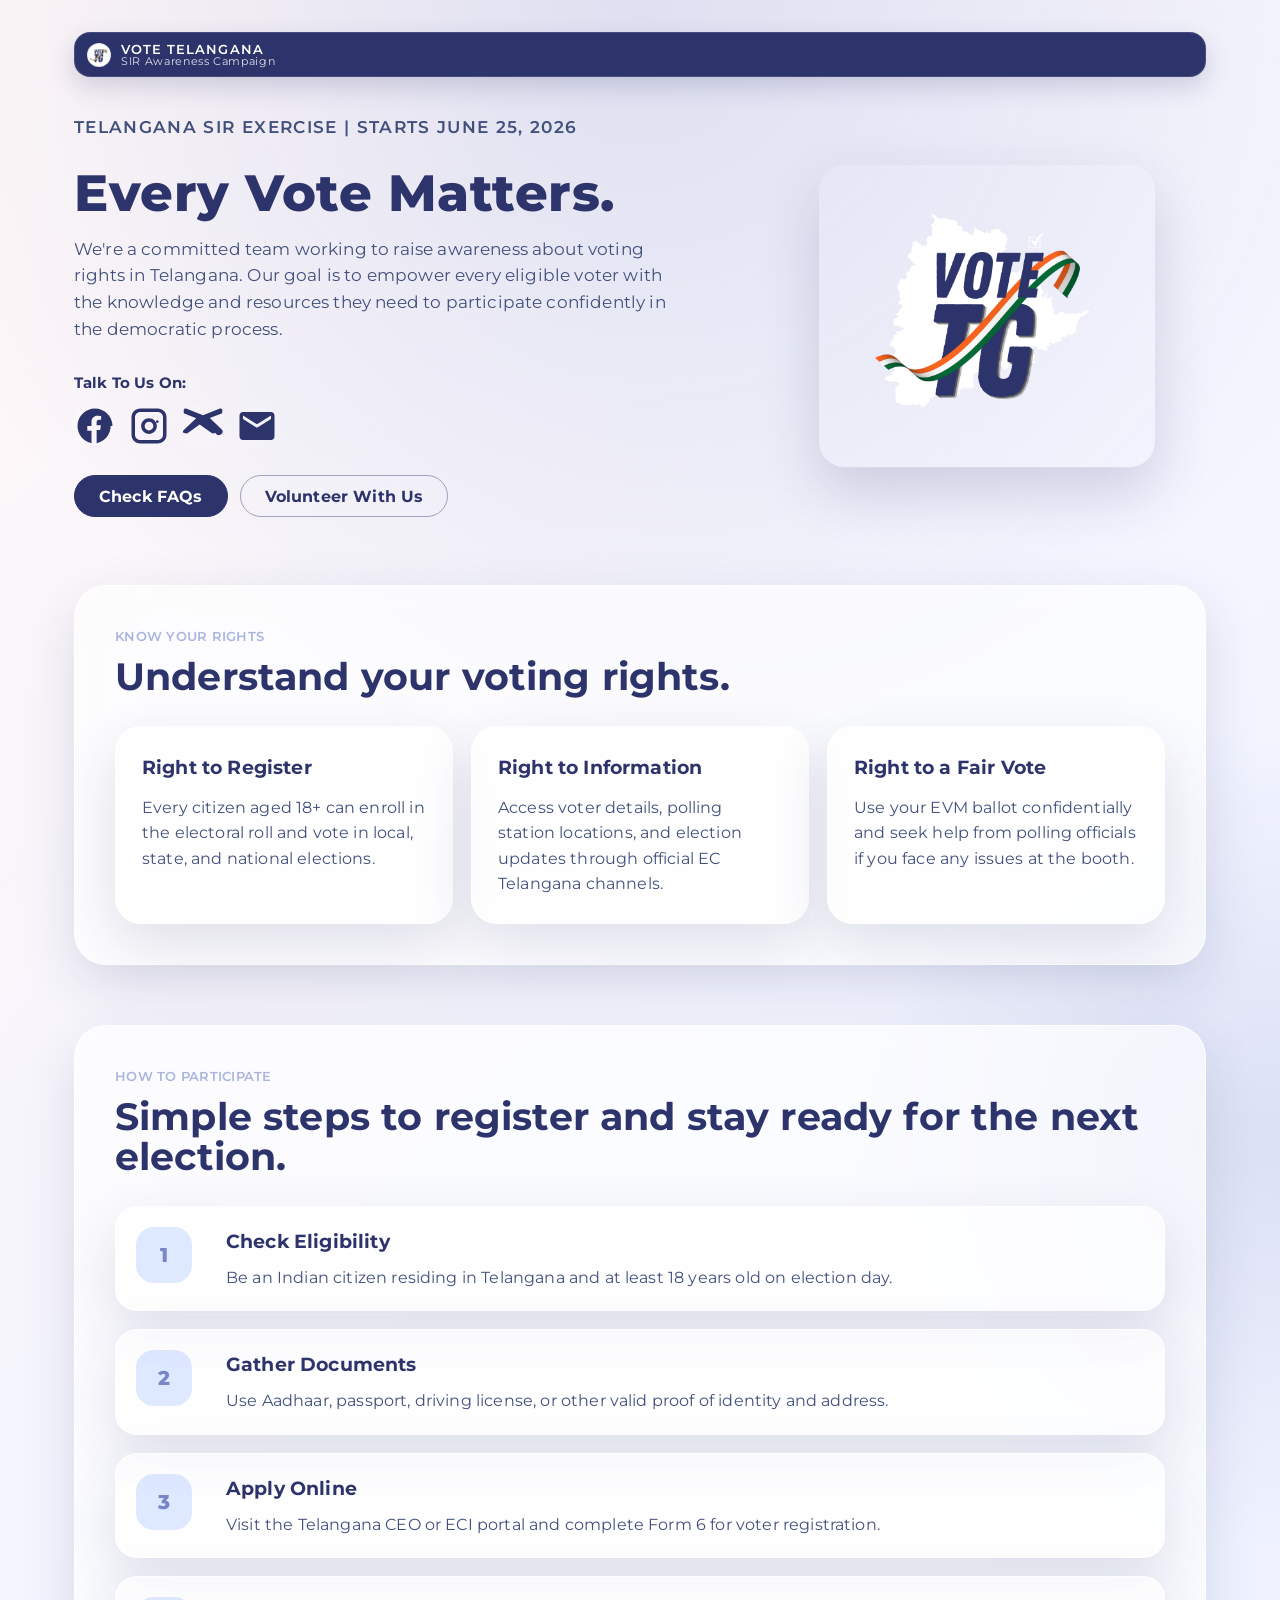
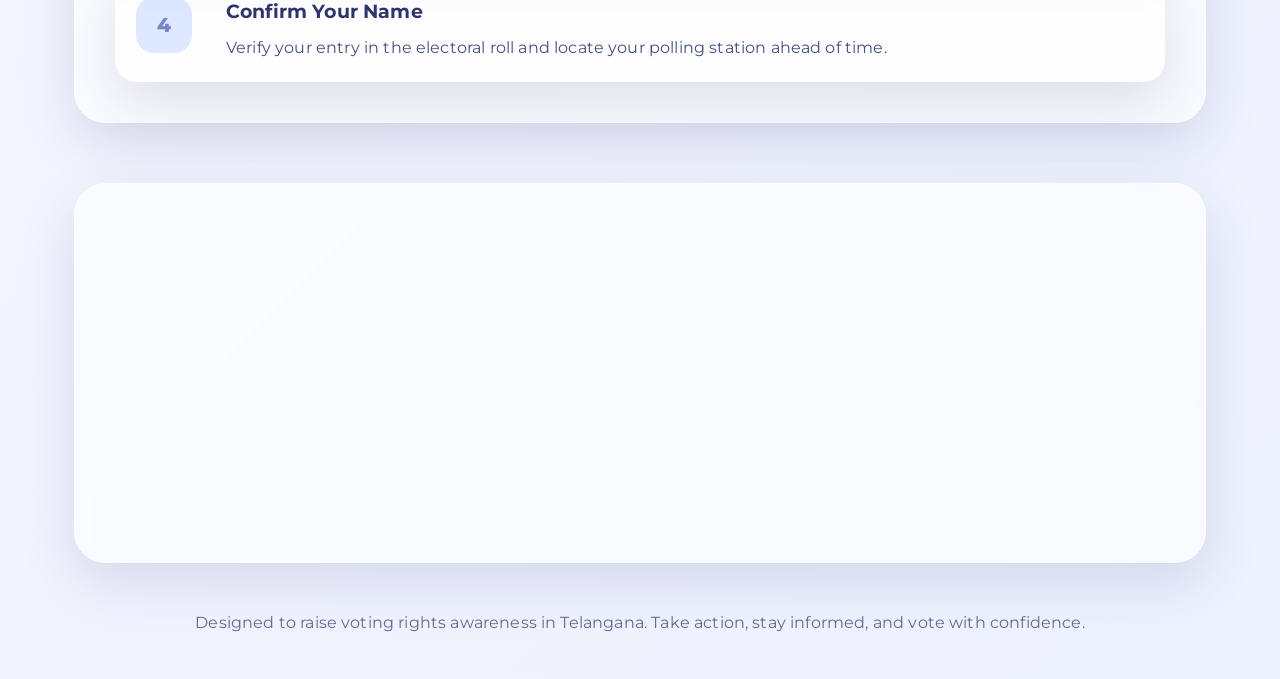
==== commit b15a348a: "FAQ changes" ====
--- a/index.html
+++ b/index.html
@@ -61,6 +61,10 @@
                 </div>
 
                 <div class="contact-buttons">
+                  <a class="btn btn-primary faq-button" href="faq.html">
+                    Check FAQs
+                  </a>
+
                   <a
                     class="btn btn-secondary volunteer-button"
                     href="https://forms.gle/4MwzXavddYtybQg16"
@@ -68,10 +72,6 @@
                     rel="noreferrer"
                   >
                     Volunteer With Us
-                  </a>
-
-                  <a class="btn btn-secondary faq-button" href="faq.html">
-                    Check FAQs
                   </a>
                 </div>
               </div>
@@ -180,4 +180,4 @@
       </footer>
     </div>
   </body>
-</html>+</html>
--- a/styles.css
+++ b/styles.css
@@ -159,6 +159,11 @@
   gap: 12px;
 }
 
+.faq-home-nav {
+  flex: 0 0 auto;
+  width: auto;
+}
+
 .header-socials {
   display: inline-flex;
   align-items: center;
@@ -358,15 +363,14 @@
   height: 42px;
   padding: 0 18px;
   border-radius: 999px;
-  background: transparent;
-  color: #2D336B;
-  border: 1px solid rgba(45, 51, 107, 0.42);
-  box-shadow: none;
+  background: #2D336B;
+  color: #ffffff;
+  border: 1px solid #2D336B;
 }
 
 .faq-button:hover {
-  background: rgba(45, 51, 107, 0.08);
-  color: #2D336B;
+  background: #22295a;
+  color: #ffffff;
 }
 
 .btn {
@@ -418,14 +422,14 @@
 }
 
 .btn-secondary.volunteer-button {
-  background: #2D336B;
-  color: #ffffff;
-  border-color: #2D336B;
+  background: transparent;
+  color: #2D336B;
+  border-color: rgba(45, 51, 107, 0.42);
 }
 
 .btn-secondary.volunteer-button:hover {
-  background: #22295a;
-  color: #ffffff;
+  background: rgba(45, 51, 107, 0.08);
+  color: #2D336B;
 }
 
 .btn-secondary:hover {
@@ -635,6 +639,11 @@
     margin-left: 0;
     width: 100%;
     justify-content: flex-end;
+  }
+
+  .faq-home-nav {
+    margin-left: auto;
+    width: auto;
   }
 
   .header-socials {
@@ -786,6 +795,10 @@
     justify-content: flex-start;
   }
 
+  .faq-home-nav {
+    justify-content: flex-end;
+  }
+
   .timeline-grid {
     grid-template-columns: 1fr;
   }
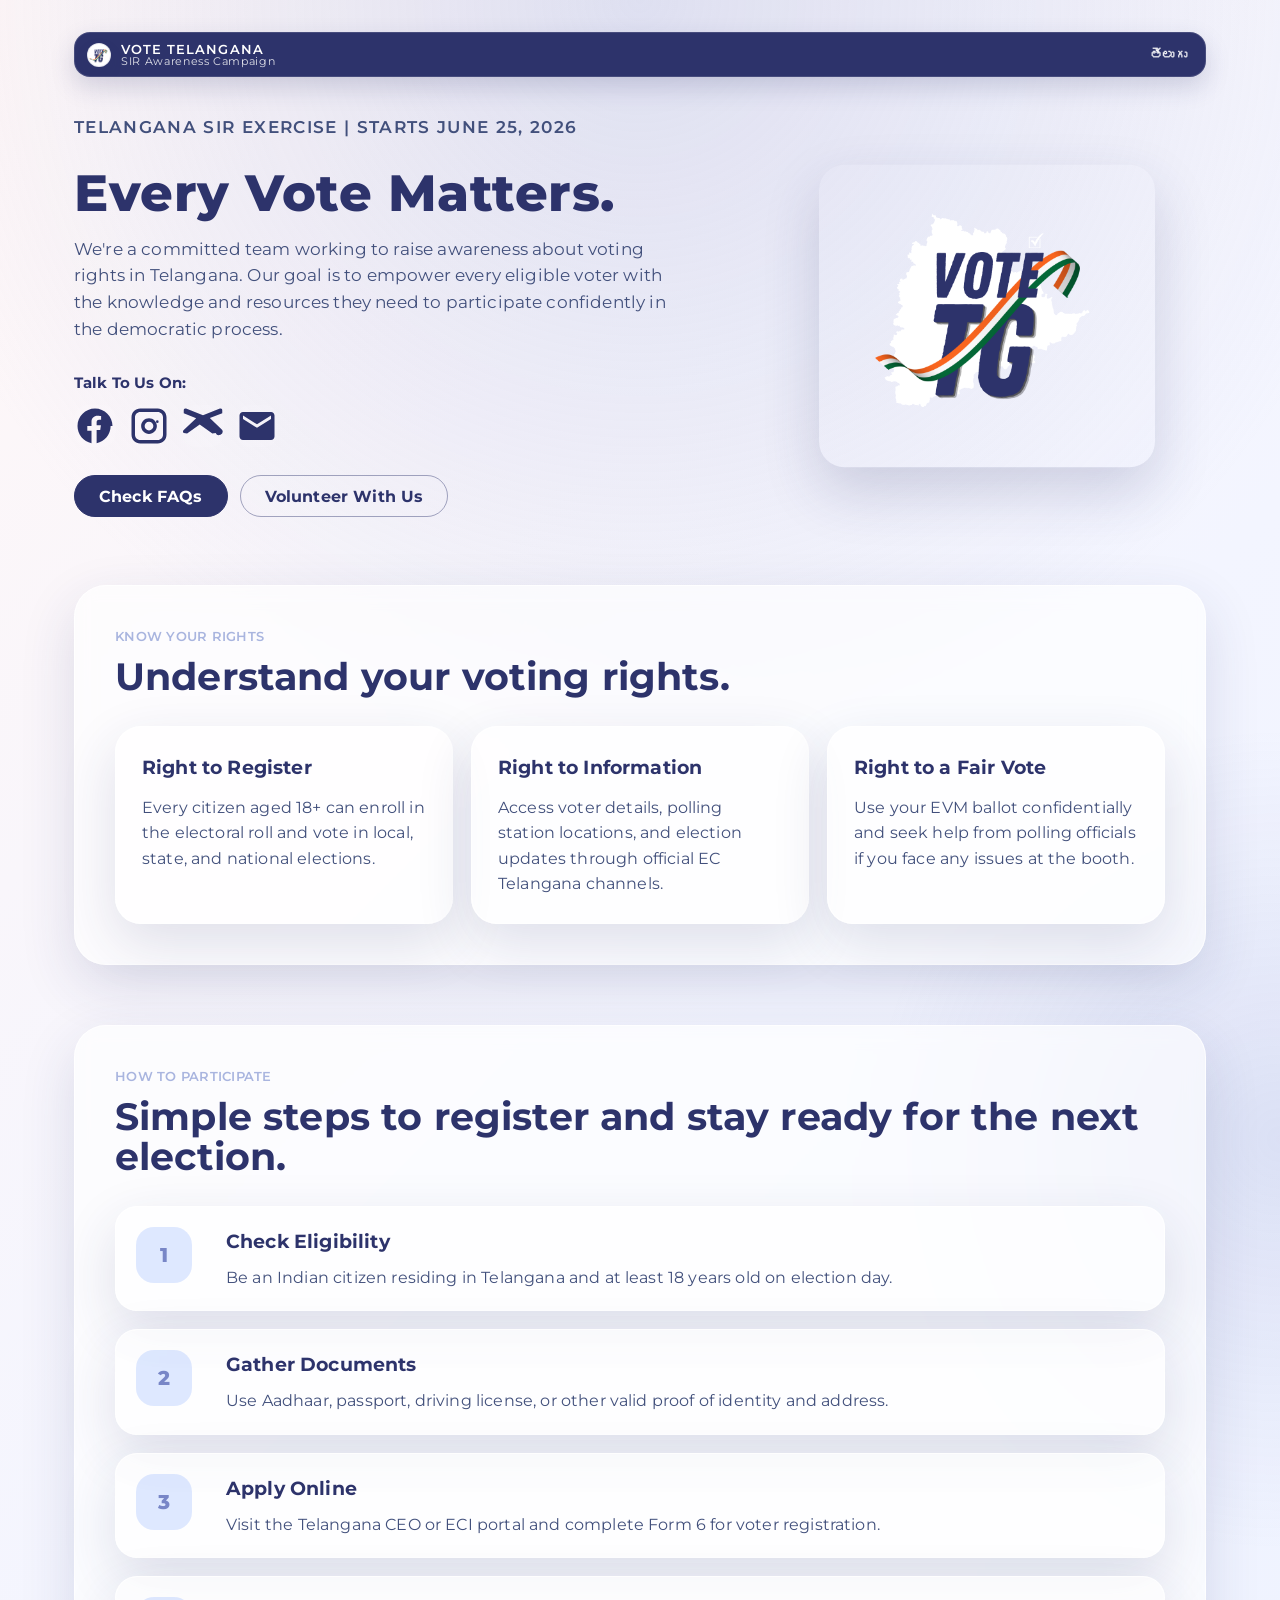
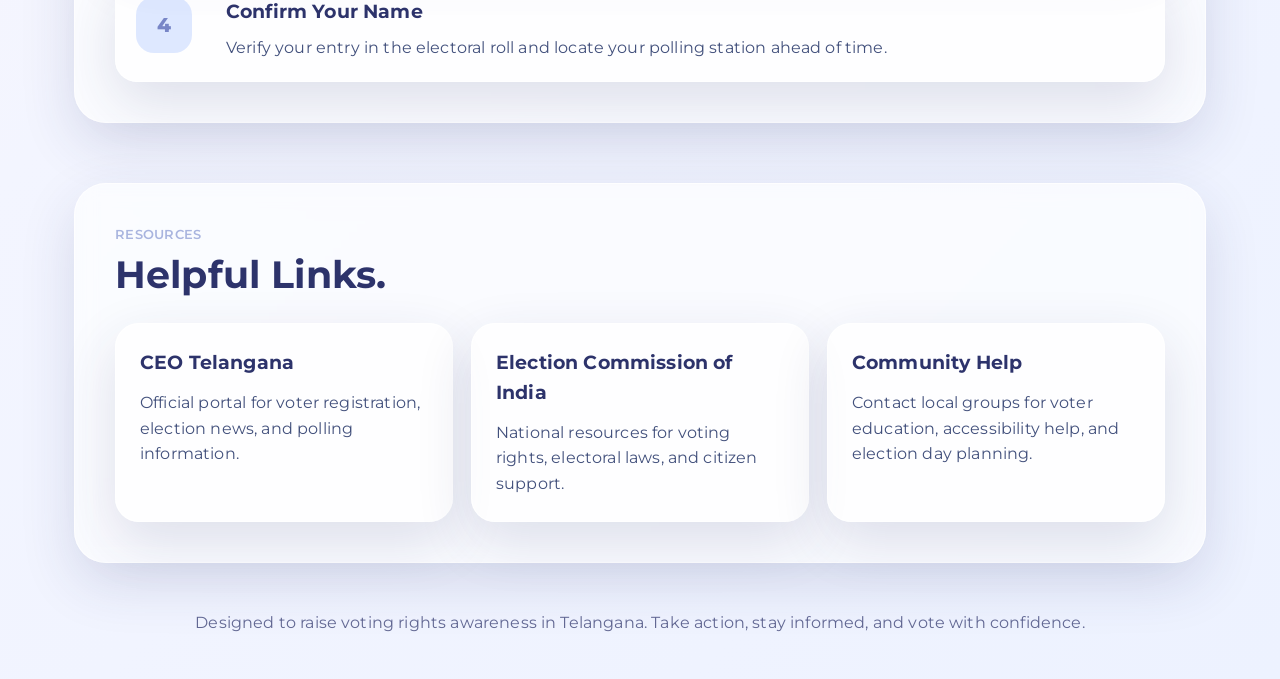
==== commit 058ad32f: "TELUGU" ====
--- a/index.html
+++ b/index.html
@@ -4,6 +4,7 @@
     <meta charset="UTF-8" />
     <meta name="viewport" content="width=device-width, initial-scale=1.0" />
     <title>Vote TG | Voting Rights Awareness</title>
+    <link rel="alternate" hreflang="te" href="te/index.html" />
     <link rel="stylesheet" href="styles.css" />
     <script src="script.js" defer></script>
   </head>
@@ -19,6 +20,9 @@
             <span>SIR Awareness Campaign</span>
           </span>
         </a>
+        <nav class="header-nav language-nav" aria-label="Language">
+          <a href="te/index.html" lang="te">తెలుగు</a>
+        </nav>
       </header>
 
       <main>
--- a/styles.css
+++ b/styles.css
@@ -159,7 +159,8 @@
   gap: 12px;
 }
 
-.faq-home-nav {
+.faq-home-nav,
+.language-nav {
   flex: 0 0 auto;
   width: auto;
 }
@@ -641,7 +642,8 @@
     justify-content: flex-end;
   }
 
-  .faq-home-nav {
+  .faq-home-nav,
+  .language-nav {
     margin-left: auto;
     width: auto;
   }
@@ -795,7 +797,8 @@
     justify-content: flex-start;
   }
 
-  .faq-home-nav {
+  .faq-home-nav,
+  .language-nav {
     justify-content: flex-end;
   }
 
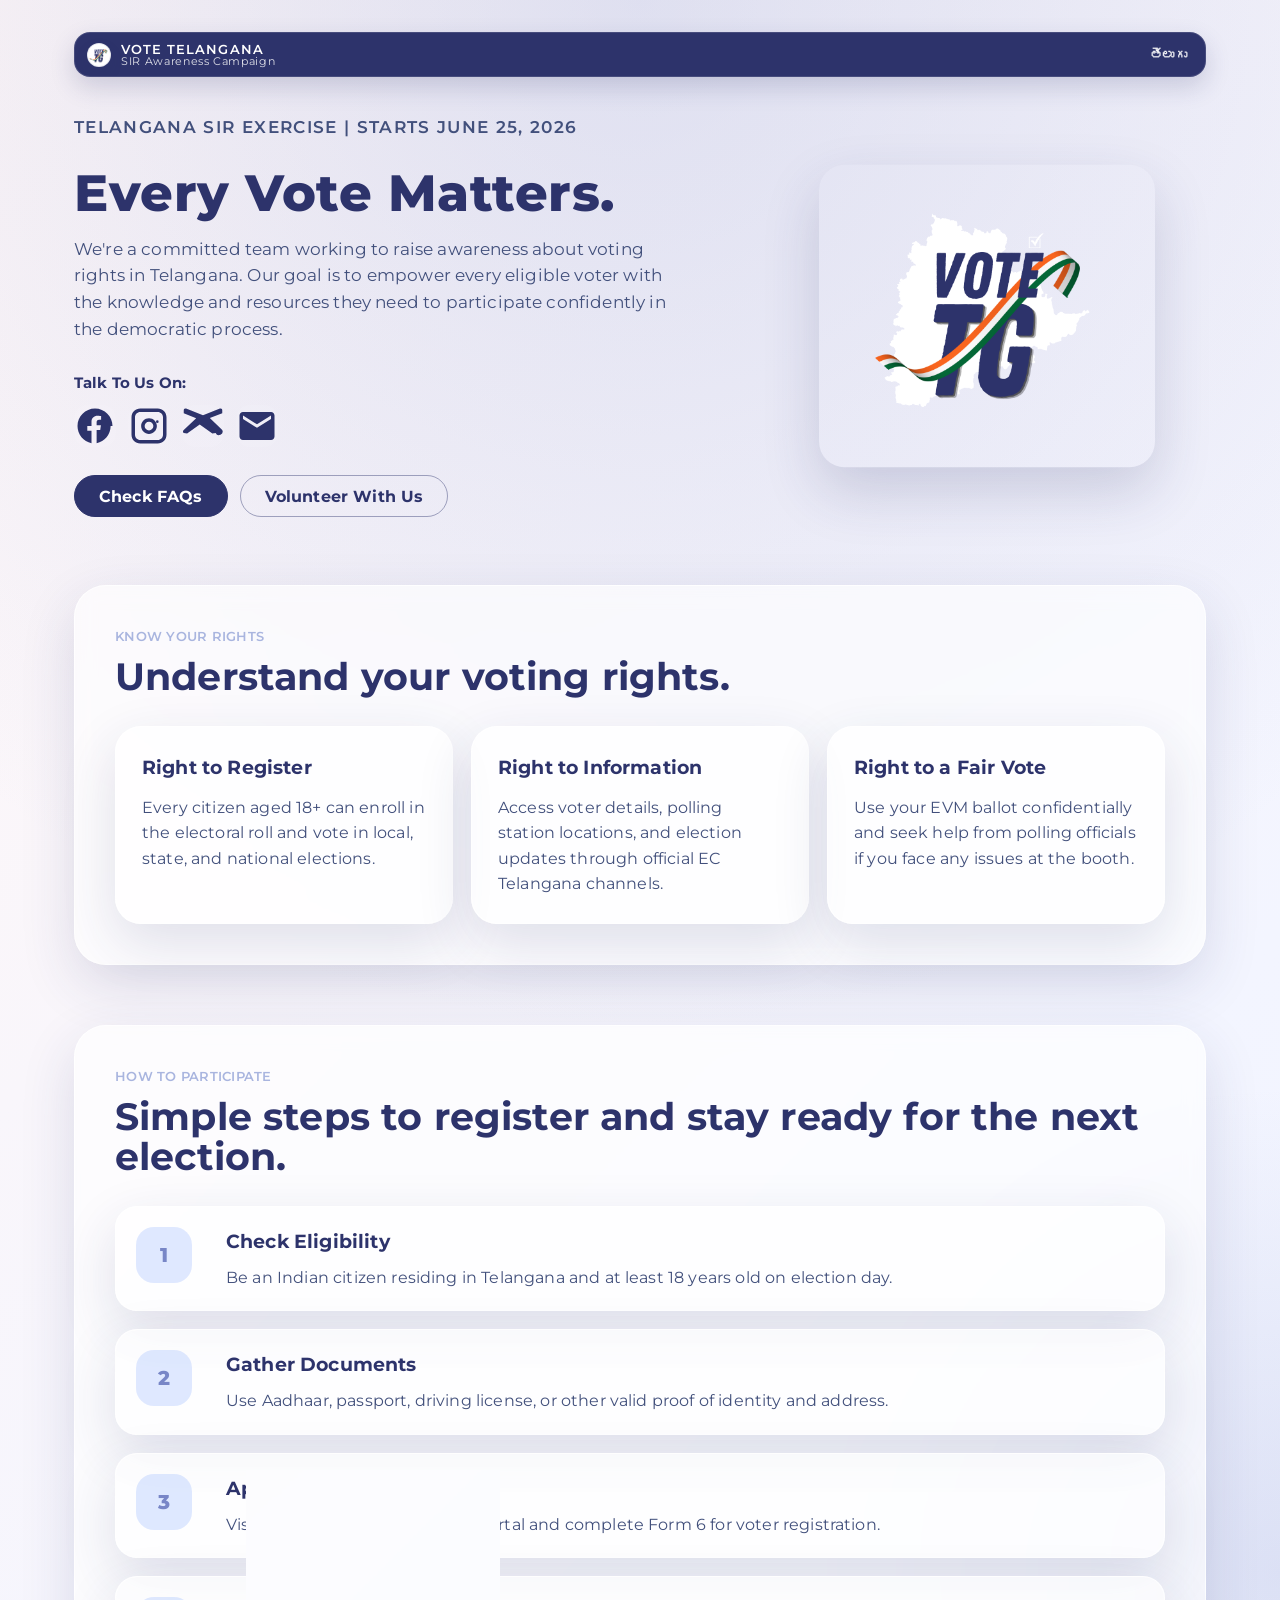
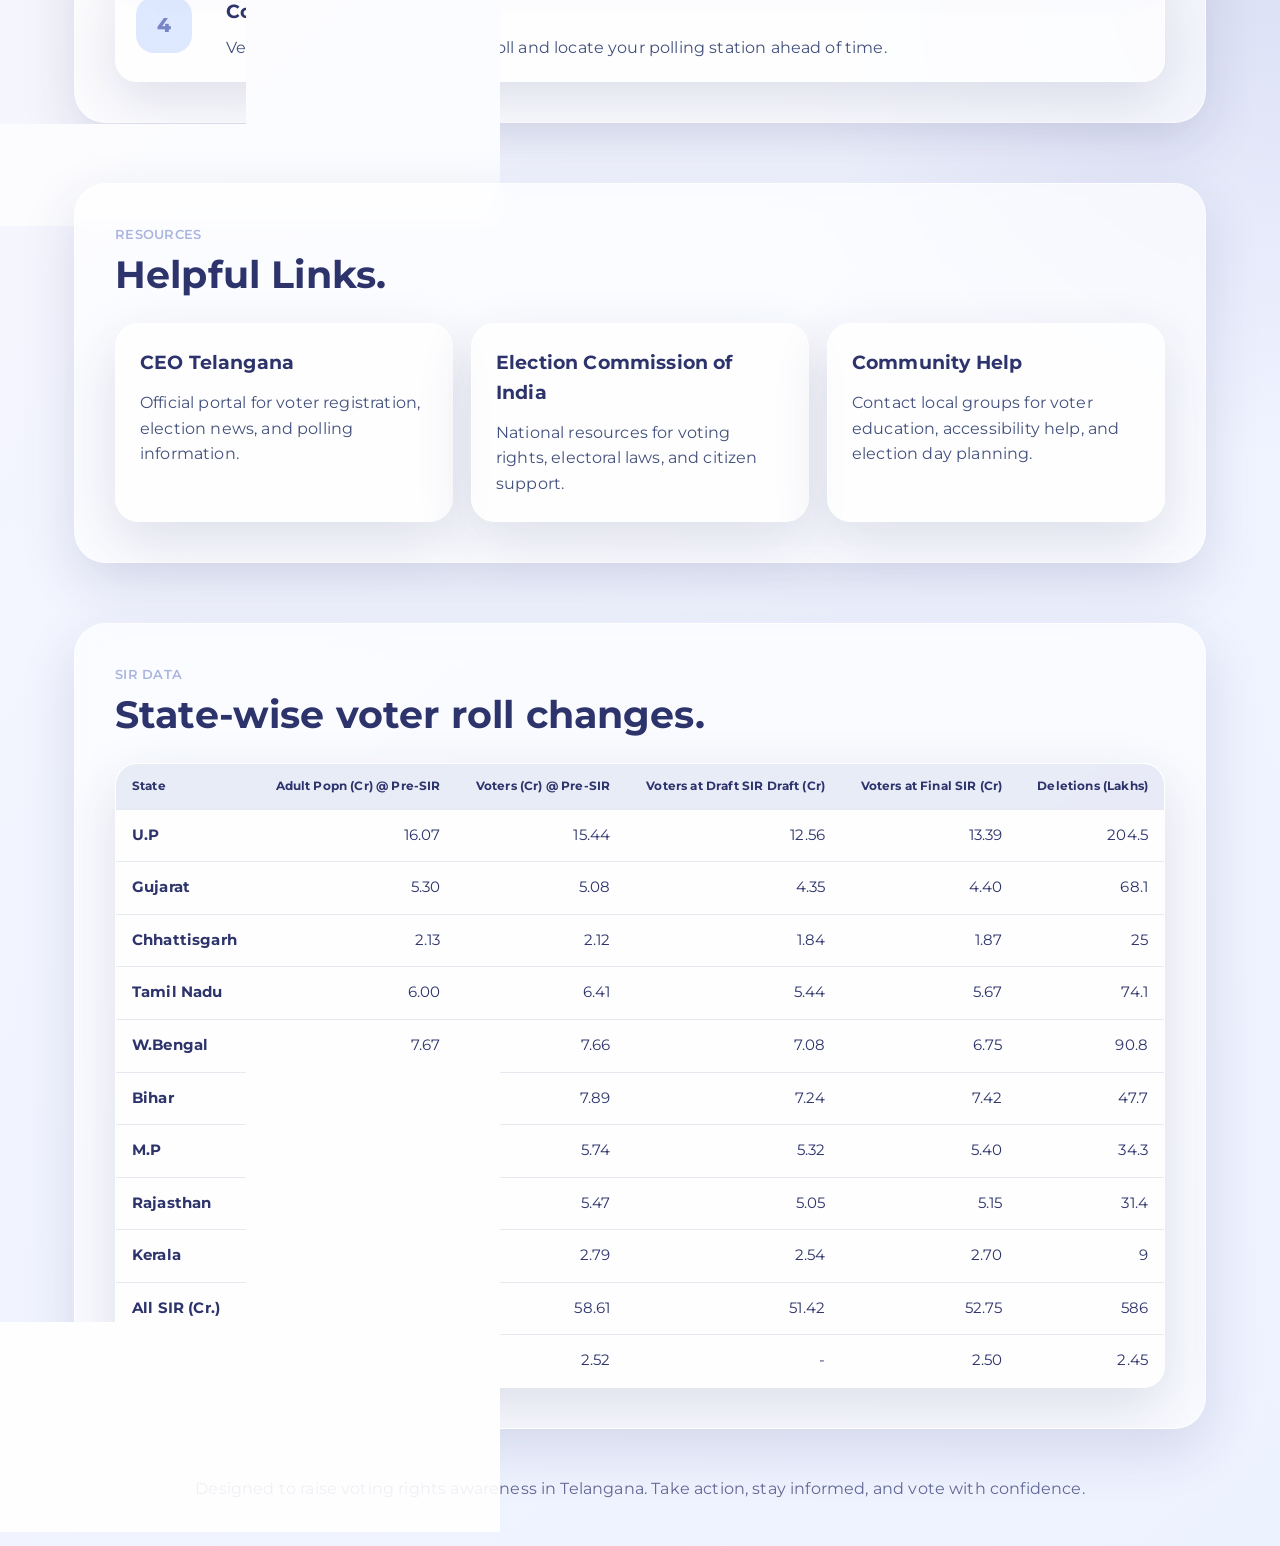
==== commit 9955459b: "TELUGU" ====
--- a/index.html
+++ b/index.html
@@ -177,6 +177,118 @@
             </a>
           </div>
         </section>
+
+        <section class="info-panel data-panel" id="sir-data">
+          <div class="section-heading">
+            <span>SIR Data</span>
+            <h2>State-wise voter roll changes.</h2>
+          </div>
+
+          <div class="table-wrap">
+            <table class="data-table">
+              <thead>
+                <tr>
+                  <th scope="col">State</th>
+                  <th scope="col">Adult Popn (Cr) @ Pre-SIR</th>
+                  <th scope="col">Voters (Cr) @ Pre-SIR</th>
+                  <th scope="col">Voters at Draft SIR Draft (Cr)</th>
+                  <th scope="col">Voters at Final SIR (Cr)</th>
+                  <th scope="col">Deletions (Lakhs)</th>
+                </tr>
+              </thead>
+              <tbody>
+                <tr>
+                  <th scope="row">U.P</th>
+                  <td>16.07</td>
+                  <td>15.44</td>
+                  <td>12.56</td>
+                  <td>13.39</td>
+                  <td>204.5</td>
+                </tr>
+                <tr>
+                  <th scope="row">Gujarat</th>
+                  <td>5.30</td>
+                  <td>5.08</td>
+                  <td>4.35</td>
+                  <td>4.40</td>
+                  <td>68.1</td>
+                </tr>
+                <tr>
+                  <th scope="row">Chhattisgarh</th>
+                  <td>2.13</td>
+                  <td>2.12</td>
+                  <td>1.84</td>
+                  <td>1.87</td>
+                  <td>25</td>
+                </tr>
+                <tr>
+                  <th scope="row">Tamil Nadu</th>
+                  <td>6.00</td>
+                  <td>6.41</td>
+                  <td>5.44</td>
+                  <td>5.67</td>
+                  <td>74.1</td>
+                </tr>
+                <tr>
+                  <th scope="row">W.Bengal</th>
+                  <td>7.67</td>
+                  <td>7.66</td>
+                  <td>7.08</td>
+                  <td>6.75</td>
+                  <td>90.8</td>
+                </tr>
+                <tr>
+                  <th scope="row">Bihar</th>
+                  <td>8.16</td>
+                  <td>7.89</td>
+                  <td>7.24</td>
+                  <td>7.42</td>
+                  <td>47.7</td>
+                </tr>
+                <tr>
+                  <th scope="row">M.P</th>
+                  <td>5.98</td>
+                  <td>5.74</td>
+                  <td>5.32</td>
+                  <td>5.40</td>
+                  <td>34.3</td>
+                </tr>
+                <tr>
+                  <th scope="row">Rajasthan</th>
+                  <td>5.62</td>
+                  <td>5.47</td>
+                  <td>5.05</td>
+                  <td>5.15</td>
+                  <td>31.4</td>
+                </tr>
+                <tr>
+                  <th scope="row">Kerala</th>
+                  <td>2.77</td>
+                  <td>2.79</td>
+                  <td>2.54</td>
+                  <td>2.70</td>
+                  <td>9</td>
+                </tr>
+                <tr>
+                  <th scope="row">All SIR (Cr.)</th>
+                  <td>59.71</td>
+                  <td>58.61</td>
+                  <td>51.42</td>
+                  <td>52.75</td>
+                  <td>586</td>
+                </tr>
+                <tr>
+                  <th scope="row">Assam (SR)</th>
+                  <td>2.59</td>
+                  <td>2.52</td>
+                  <td>-</td>
+                  <td>2.50</td>
+                  <td>2.45</td>
+                </tr>
+              </tbody>
+            </table>
+          </div>
+        </section>
       </main>
 
       <footer>
--- a/styles.css
+++ b/styles.css
@@ -615,6 +615,60 @@
   color: var(--text-muted);
 }
 
+.data-panel {
+  overflow: hidden;
+}
+
+.table-wrap {
+  overflow-x: auto;
+  border-radius: 22px;
+  border: 1px solid rgba(255, 255, 255, 0.75);
+  background: rgba(255, 255, 255, 0.72);
+  box-shadow: var(--shadow);
+}
+
+.data-table {
+  width: 100%;
+  min-width: 860px;
+  border-collapse: collapse;
+  color: var(--text);
+  font-size: 0.92rem;
+}
+
+.data-table th,
+.data-table td {
+  padding: 14px 16px;
+  border-bottom: 1px solid rgba(45, 51, 107, 0.1);
+  text-align: right;
+  vertical-align: top;
+}
+
+.data-table th {
+  font-weight: var(--font-sub);
+}
+
+.data-table thead th {
+  background: rgba(169, 181, 223, 0.25);
+  color: var(--surface-muted);
+  font-size: 0.78rem;
+  line-height: 1.35;
+}
+
+.data-table th:first-child,
+.data-table td:first-child {
+  text-align: left;
+}
+
+.data-table tbody th {
+  color: var(--surface-muted);
+  white-space: nowrap;
+}
+
+.data-table tbody tr:last-child th,
+.data-table tbody tr:last-child td {
+  border-bottom: 0;
+}
+
 footer {
   margin: 48px 0 20px;
   text-align: center;
@@ -813,4 +867,13 @@
   .faq-item div {
     padding: 0 20px 20px;
   }
-}
+
+  .data-table {
+    font-size: 0.85rem;
+  }
+
+  .data-table th,
+  .data-table td {
+    padding: 12px 14px;
+  }
+}
